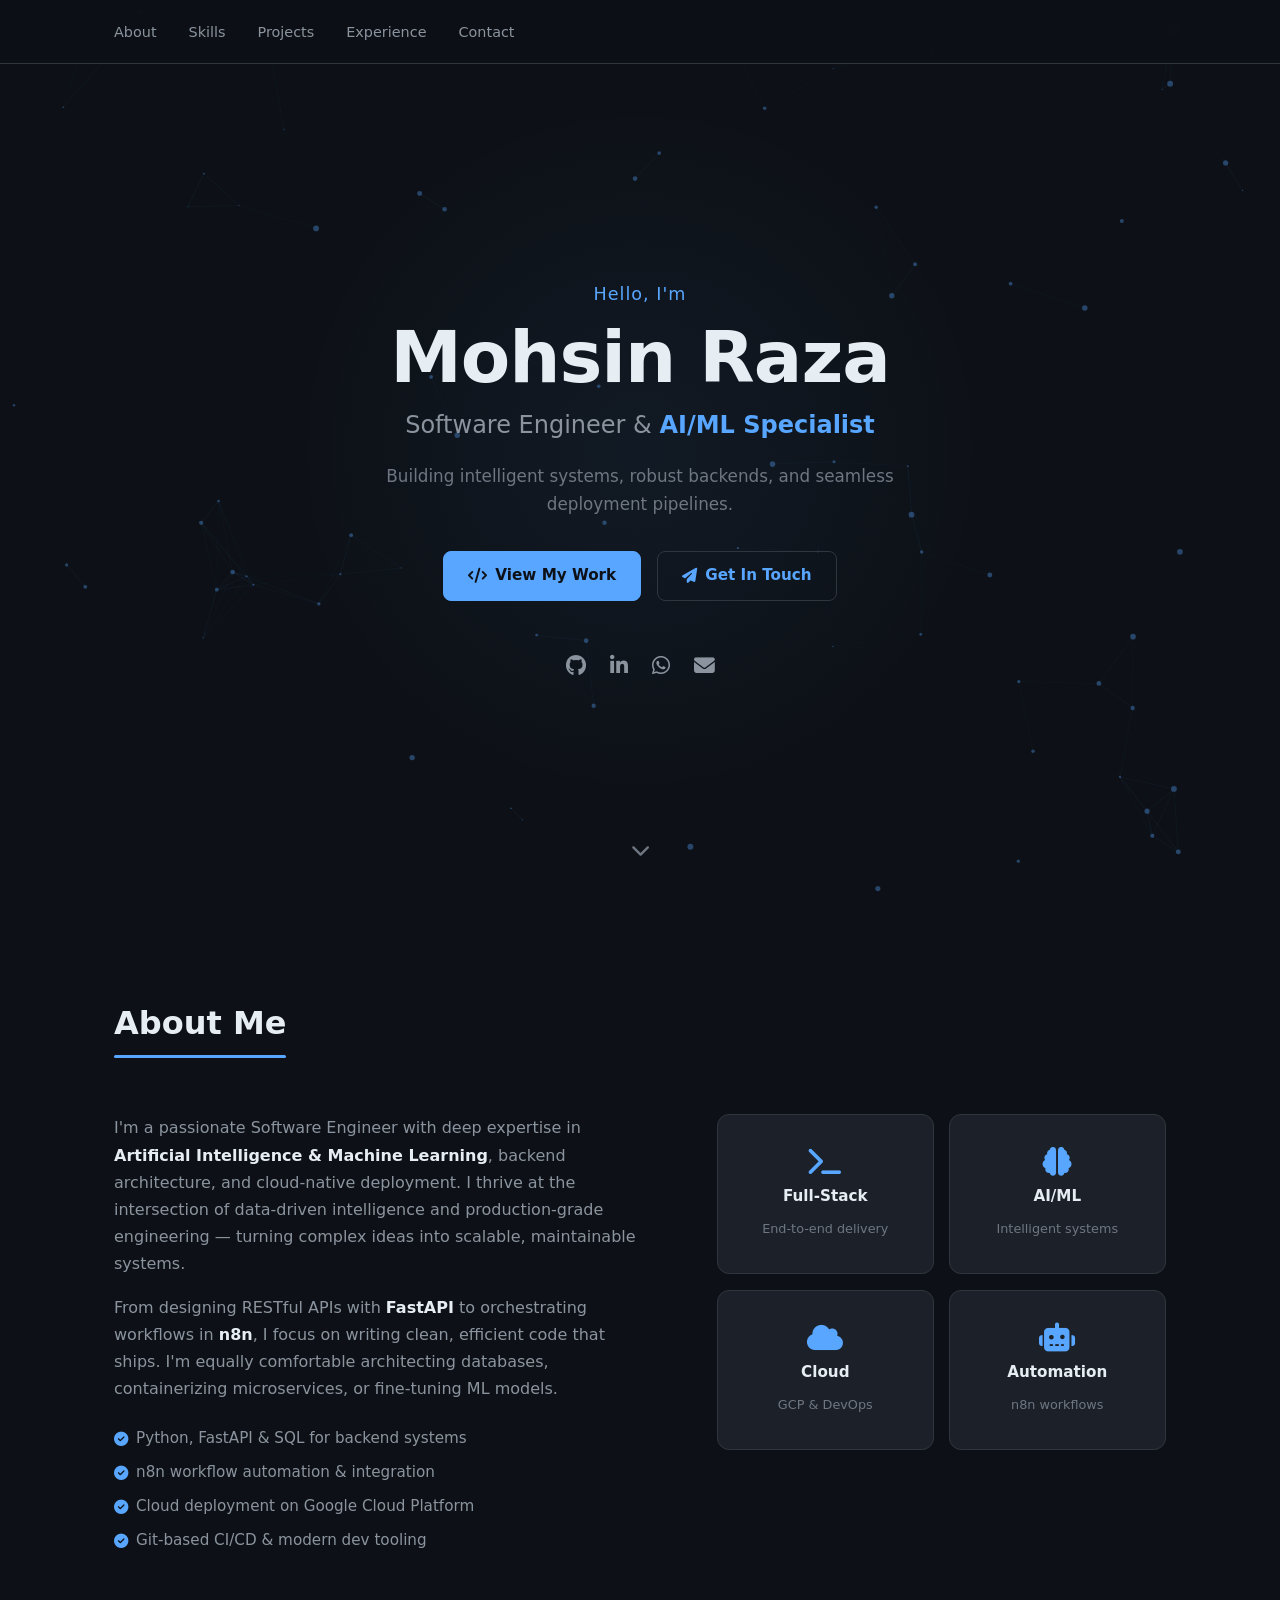
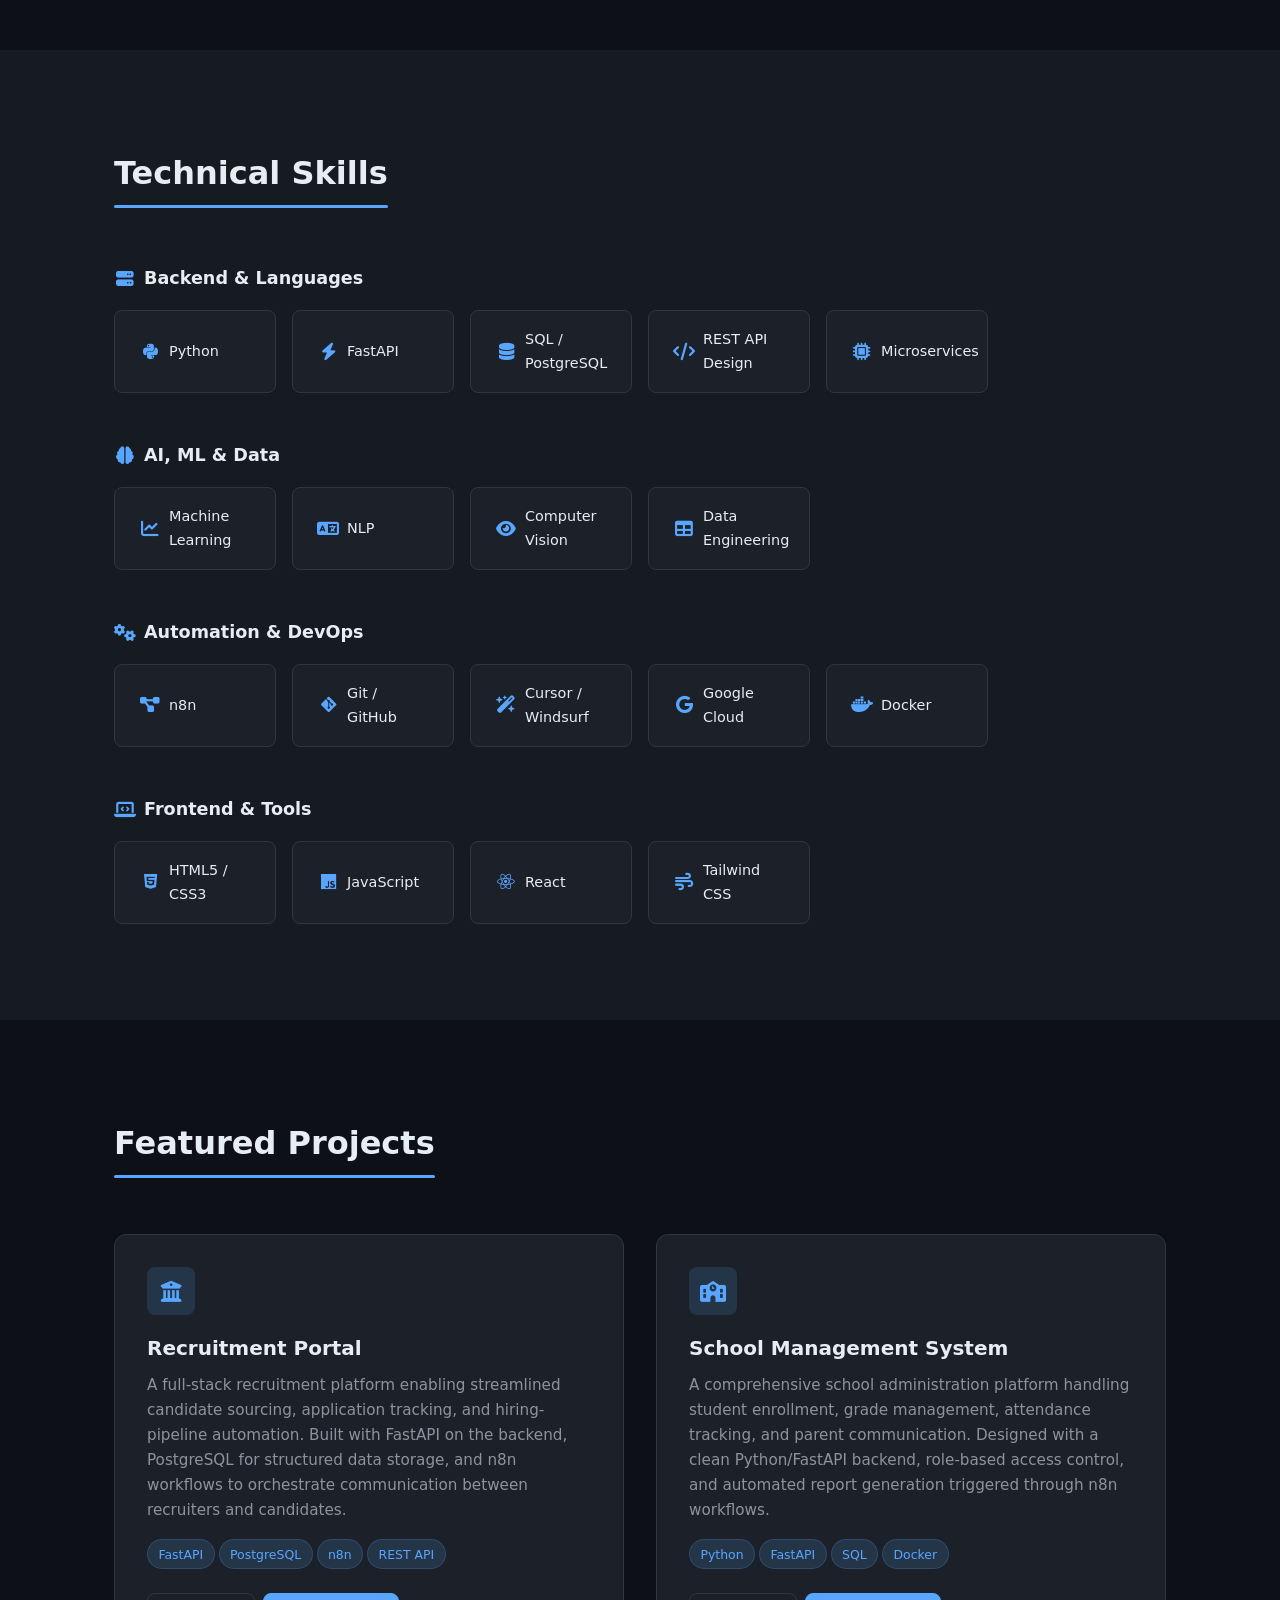
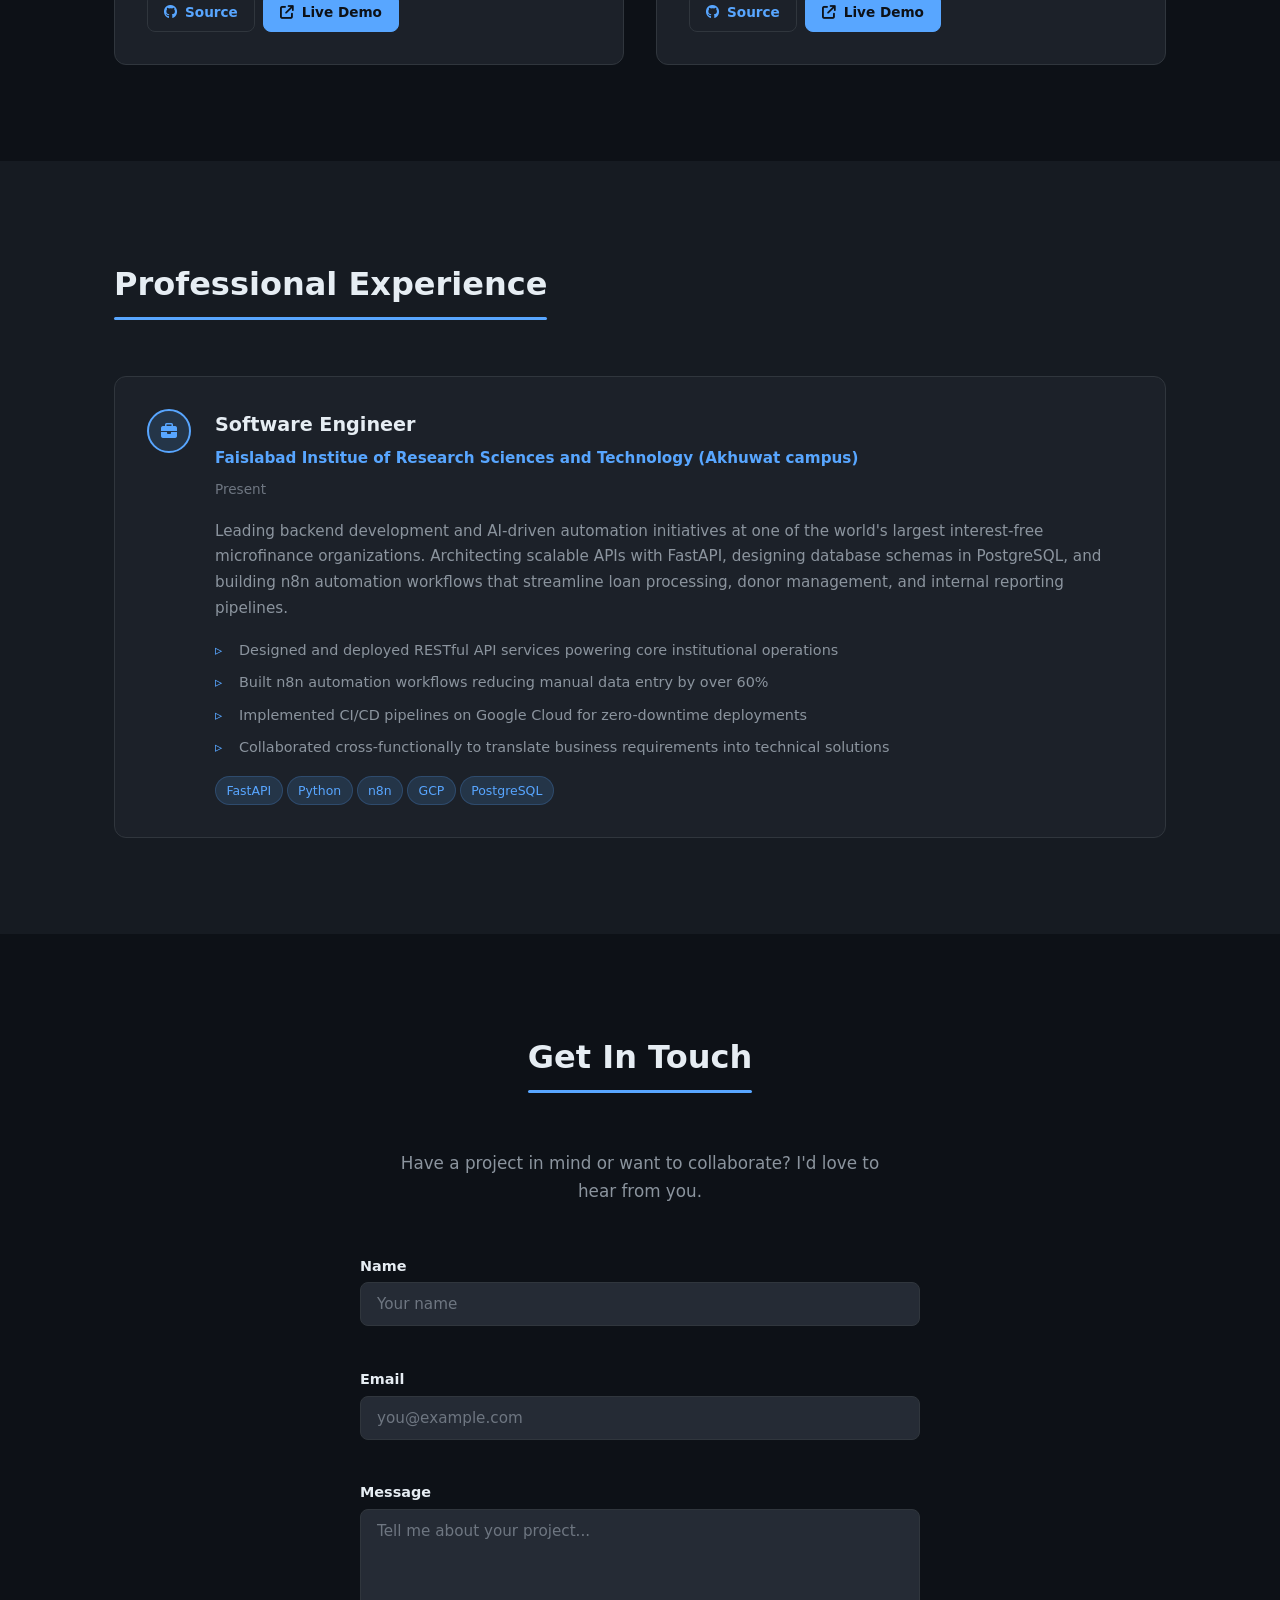
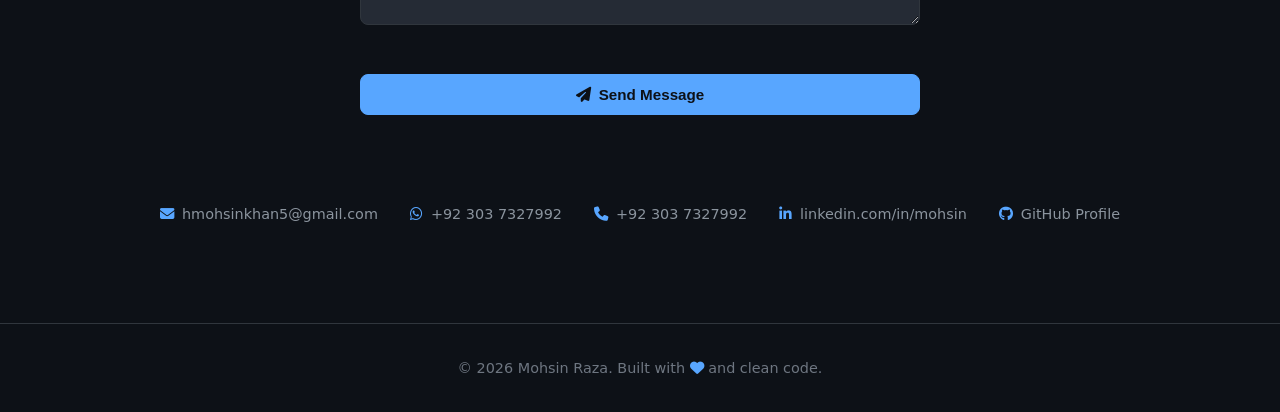
==== index.html @ 91669c4b "initial portfolio" ====
<!DOCTYPE html>
<html lang="en">
<head>
  <meta charset="UTF-8" />
  <meta name="viewport" content="width=device-width, initial-scale=1.0" />
  <meta name="description" content="Mohsin Raza — Software Engineer specializing in AI/ML, backend systems, and web deployment." />
  <title>Mohsin Raza | Software Engineer</title>
  <link rel="stylesheet" href="https://cdnjs.cloudflare.com/ajax/libs/font-awesome/6.5.1/css/all.min.css" />
  <link rel="stylesheet" href="styles.css" />
</head>
<body>

  <!-- ==================== HEADER / NAVIGATION ==================== -->
  <header class="header" role="banner">
    <div class="container nav-bar">

      <nav class="nav" role="navigation" aria-label="Main navigation">
        <button class="nav-toggle" aria-label="Toggle navigation menu" aria-expanded="false">
          <span class="nav-toggle-bar"></span>
          <span class="nav-toggle-bar"></span>
          <span class="nav-toggle-bar"></span>
        </button>
        <ul class="nav-list" role="menubar">
          <li role="none"><a href="#about" role="menuitem">About</a></li>
          <li role="none"><a href="#skills" role="menuitem">Skills</a></li>
          <li role="none"><a href="#projects" role="menuitem">Projects</a></li>
          <li role="none"><a href="#experience" role="menuitem">Experience</a></li>
          <li role="none"><a href="#contact" role="menuitem">Contact</a></li>
        </ul>
      </nav>
    </div>
  </header>

  <main role="main">

    <!-- ==================== HERO SECTION ==================== -->
    <section id="hero" class="hero" aria-label="Hero introduction">
      <canvas id="particle-canvas" class="particle-canvas" aria-hidden="true"></canvas>
      <div class="hero-glow"></div>
      <div class="container hero-content">
        <p class="hero-greeting">Hello, I'm</p>
        <h1 class="hero-name">Mohsin Raza</h1>
        <h2 class="hero-title">
          Software Engineer &amp; <span class="accent">AI/ML Specialist</span>
        </h2>
        <p class="hero-tagline">
          Building intelligent systems, robust backends, and seamless deployment pipelines.
        </p>
        <div class="hero-ctas">
          <a href="#projects" class="btn btn-primary">
            <i class="fa-solid fa-code"></i> View My Work
          </a>
          <a href="#contact" class="btn btn-outline">
            <i class="fa-solid fa-paper-plane"></i> Get In Touch
          </a>
        </div>
        <div class="hero-socials">
          <a href="https://github.com/MohsinRaza-dev1" target="_blank" rel="noopener noreferrer" aria-label="GitHub Profile">
            <i class="fa-brands fa-github"></i>
          </a>
          <a href="https://linkedin.com/" target="_blank" rel="noopener noreferrer" aria-label="LinkedIn Profile">
            <i class="fa-brands fa-linkedin-in"></i>
          </a>
          <a href="https://wa.me/923037327992" target="_blank" rel="noopener noreferrer" aria-label="WhatsApp Chat">
            <i class="fa-brands fa-whatsapp"></i>
          </a>
          <a href="#contact" aria-label="Go to Contact section">
            <i class="fa-solid fa-envelope"></i>
          </a>
        </div>
      </div>
      <a href="#about" class="scroll-indicator" aria-label="Scroll to About section">
        <i class="fa-solid fa-chevron-down"></i>
      </a>
    </section>

    <!-- ==================== ABOUT SECTION ==================== -->
    <section id="about" class="section" aria-labelledby="about-heading">
      <div class="container">
        <h2 id="about-heading" class="section-heading">About Me</h2>
        <div class="about-grid">
          <div class="about-text">
            <p>
              I'm a passionate Software Engineer with deep expertise in
              <strong>Artificial Intelligence &amp; Machine Learning</strong>,
              backend architecture, and cloud-native deployment. I thrive at the
              intersection of data-driven intelligence and production-grade
              engineering — turning complex ideas into scalable, maintainable
              systems.
            </p>
            <p>
              From designing RESTful APIs with <strong>FastAPI</strong> to
              orchestrating workflows in <strong>n8n</strong>, I focus on
              writing clean, efficient code that ships. I'm equally comfortable
              architecting databases, containerizing microservices, or
              fine-tuning ML models.
            </p>
            <ul class="about-highlights">
              <li><i class="fa-solid fa-check-circle"></i> Python, FastAPI &amp; SQL for backend systems</li>
              <li><i class="fa-solid fa-check-circle"></i> n8n workflow automation &amp; integration</li>
              <li><i class="fa-solid fa-check-circle"></i> Cloud deployment on Google Cloud Platform</li>
              <li><i class="fa-solid fa-check-circle"></i> Git-based CI/CD &amp; modern dev tooling</li>
            </ul>
          </div>
          <div class="about-visual">
            <div class="about-card">
              <i class="fa-solid fa-terminal"></i>
              <span class="about-stat">Full-Stack</span>
              <small>End-to-end delivery</small>
            </div>
            <div class="about-card">
              <i class="fa-solid fa-brain"></i>
              <span class="about-stat">AI/ML</span>
              <small>Intelligent systems</small>
            </div>
            <div class="about-card">
              <i class="fa-solid fa-cloud"></i>
              <span class="about-stat">Cloud</span>
              <small>GCP &amp; DevOps</small>
            </div>
            <div class="about-card">
              <i class="fa-solid fa-robot"></i>
              <span class="about-stat">Automation</span>
              <small>n8n workflows</small>
            </div>
          </div>
        </div>
      </div>
    </section>

    <!-- ==================== TECHNICAL SKILLS ==================== -->
    <section id="skills" class="section section-alt" aria-labelledby="skills-heading">
      <div class="container">
        <h2 id="skills-heading" class="section-heading">Technical Skills</h2>

        <!-- Backend & Languages -->
        <div class="skill-category">
          <h3 class="skill-category-title">
            <i class="fa-solid fa-server"></i> Backend &amp; Languages
          </h3>
          <div class="skills-grid">
            <div class="skill-card">
              <i class="fa-brands fa-python"></i>
              <span>Python</span>
            </div>
            <div class="skill-card">
              <i class="fa-solid fa-bolt"></i>
              <span>FastAPI</span>
            </div>
            <div class="skill-card">
              <i class="fa-solid fa-database"></i>
              <span>SQL / PostgreSQL</span>
            </div>
            <div class="skill-card">
              <i class="fa-solid fa-code"></i>
              <span>REST API Design</span>
            </div>
            <div class="skill-card">
              <i class="fa-solid fa-microchip"></i>
              <span>Microservices</span>
            </div>
          </div>
        </div>

        <!-- AI, ML & Data -->
        <div class="skill-category">
          <h3 class="skill-category-title">
            <i class="fa-solid fa-brain"></i> AI, ML &amp; Data
          </h3>
          <div class="skills-grid">
            <div class="skill-card">
              <i class="fa-solid fa-chart-line"></i>
              <span>Machine Learning</span>
            </div>
            <div class="skill-card">
              <i class="fa-solid fa-language"></i>
              <span>NLP</span>
            </div>
            <div class="skill-card">
              <i class="fa-solid fa-eye"></i>
              <span>Computer Vision</span>
            </div>
            <div class="skill-card">
              <i class="fa-solid fa-table"></i>
              <span>Data Engineering</span>
            </div>
          </div>
        </div>

        <!-- Automation & DevOps -->
        <div class="skill-category">
          <h3 class="skill-category-title">
            <i class="fa-solid fa-gears"></i> Automation &amp; DevOps
          </h3>
          <div class="skills-grid">
            <div class="skill-card">
              <i class="fa-solid fa-diagram-project"></i>
              <span>n8n</span>
            </div>
            <div class="skill-card">
              <i class="fa-brands fa-git-alt"></i>
              <span>Git / GitHub</span>
            </div>
            <div class="skill-card">
              <i class="fa-solid fa-wand-magic-sparkles"></i>
              <span>Cursor / Windsurf</span>
            </div>
            <div class="skill-card">
              <i class="fa-brands fa-google"></i>
              <span>Google Cloud</span>
            </div>
            <div class="skill-card">
              <i class="fa-brands fa-docker"></i>
              <span>Docker</span>
            </div>
          </div>
        </div>

        <!-- Frontend -->
        <div class="skill-category">
          <h3 class="skill-category-title">
            <i class="fa-solid fa-laptop-code"></i> Frontend &amp; Tools
          </h3>
          <div class="skills-grid">
            <div class="skill-card">
              <i class="fa-brands fa-html5"></i>
              <span>HTML5 / CSS3</span>
            </div>
            <div class="skill-card">
              <i class="fa-brands fa-js"></i>
              <span>JavaScript</span>
            </div>
            <div class="skill-card">
              <i class="fa-brands fa-react"></i>
              <span>React</span>
            </div>
            <div class="skill-card">
              <i class="fa-solid fa-wind"></i>
              <span>Tailwind CSS</span>
            </div>
          </div>
        </div>

      </div>
    </section>

    <!-- ==================== FEATURED PROJECTS ==================== -->
    <section id="projects" class="section" aria-labelledby="projects-heading">
      <div class="container">
        <h2 id="projects-heading" class="section-heading">Featured Projects</h2>
        <div class="projects-grid">

          <!-- Recruitment Portal -->
          <article class="project-card" aria-labelledby="project-recruitment">
            <div class="project-icon">
              <i class="fa-solid fa-building-columns"></i>
            </div>
            <h3 id="project-recruitment" class="project-title">Recruitment Portal</h3>
            <p class="project-desc">
              A full-stack recruitment platform enabling streamlined candidate
              sourcing, application tracking, and hiring-pipeline automation.
              Built with FastAPI on the backend, PostgreSQL for structured data
              storage, and n8n workflows to orchestrate communication between
              recruiters and candidates.
            </p>
            <div class="project-tags">
              <span class="tag">FastAPI</span>
              <span class="tag">PostgreSQL</span>
              <span class="tag">n8n</span>
              <span class="tag">REST API</span>
            </div>
            <div class="project-links">
              <a href="#" class="btn btn-sm btn-outline" aria-label="View Recruitment Portal source code">
                <i class="fa-brands fa-github"></i> Source
              </a>
              <a href="#" class="btn btn-sm btn-primary" aria-label="View Recruitment Portal live demo">
                <i class="fa-solid fa-arrow-up-right-from-square"></i> Live Demo
              </a>
            </div>
          </article>

          <!-- School Project -->
          <article class="project-card" aria-labelledby="project-school">
            <div class="project-icon">
              <i class="fa-solid fa-school"></i>
            </div>
            <h3 id="project-school" class="project-title">School Management System</h3>
            <p class="project-desc">
              A comprehensive school administration platform handling student
              enrollment, grade management, attendance tracking, and parent
              communication. Designed with a clean Python/FastAPI backend,
              role-based access control, and automated report generation
              triggered through n8n workflows.
            </p>
            <div class="project-tags">
              <span class="tag">Python</span>
              <span class="tag">FastAPI</span>
              <span class="tag">SQL</span>
              <span class="tag">Docker</span>
            </div>
            <div class="project-links">
              <a href="#" class="btn btn-sm btn-outline" aria-label="View School Project source code">
                <i class="fa-brands fa-github"></i> Source
              </a>
              <a href="#" class="btn btn-sm btn-primary" aria-label="View School Project live demo">
                <i class="fa-solid fa-arrow-up-right-from-square"></i> Live Demo
              </a>
            </div>
          </article>

        </div>
      </div>
    </section>

    <!-- ==================== PROFESSIONAL EXPERIENCE ==================== -->
    <section id="experience" class="section section-alt" aria-labelledby="experience-heading">
      <div class="container">
        <h2 id="experience-heading" class="section-heading">Professional Experience</h2>
        <div class="experience-timeline">

          <!-- Akhuwat Institute -->
          <div class="experience-card">
            <div class="experience-marker">
              <i class="fa-solid fa-briefcase"></i>
            </div>
            <div class="experience-body">
              <div class="experience-header">
                <h3>Software Engineer</h3>
                <span class="experience-org">Faislabad Institue of Research Sciences and Technology (Akhuwat campus)</span>
                <time class="experience-date">Present</time>
              </div>
              <p>
                Leading backend development and AI-driven automation initiatives
                at one of the world's largest interest-free microfinance
                organizations. Architecting scalable APIs with FastAPI,
                designing database schemas in PostgreSQL, and building n8n
                automation workflows that streamline loan processing, donor
                management, and internal reporting pipelines.
              </p>
              <ul class="experience-highlights">
                <li>Designed and deployed RESTful API services powering core institutional operations</li>
                <li>Built n8n automation workflows reducing manual data entry by over 60%</li>
                <li>Implemented CI/CD pipelines on Google Cloud for zero-downtime deployments</li>
                <li>Collaborated cross-functionally to translate business requirements into technical solutions</li>
              </ul>
              <div class="experience-tags">
                <span class="tag">FastAPI</span>
                <span class="tag">Python</span>
                <span class="tag">n8n</span>
                <span class="tag">GCP</span>
                <span class="tag">PostgreSQL</span>
              </div>
            </div>
          </div>

        </div>
      </div>
    </section>

    <!-- ==================== CONTACT FOOTER ==================== -->
    <section id="contact" class="section" aria-labelledby="contact-heading">
      <div class="container contact-wrapper">
        <h2 id="contact-heading" class="section-heading">Get In Touch</h2>
        <p class="contact-subtitle">
          Have a project in mind or want to collaborate? I'd love to hear from you.
        </p>

        <form id="contact-form" class="contact-form" novalidate aria-label="Contact form">
          <div class="form-group">
            <label for="name">Name</label>
            <input type="text" id="name" name="name" placeholder="Your name" required aria-required="true" />
            <span class="form-error" aria-live="polite"></span>
          </div>
          <div class="form-group">
            <label for="email">Email</label>
            <input type="email" id="email" name="email" placeholder="you@example.com" required aria-required="true" />
            <span class="form-error" aria-live="polite"></span>
          </div>
          <div class="form-group">
            <label for="message">Message</label>
            <textarea id="message" name="message" rows="5" placeholder="Tell me about your project..." required aria-required="true"></textarea>
            <span class="form-error" aria-live="polite"></span>
          </div>
          <button type="submit" class="btn btn-primary btn-full">
            <i class="fa-solid fa-paper-plane"></i>
            <span class="btn-text">Send Message</span>
            <span class="btn-loader" aria-hidden="true"><i class="fa-solid fa-spinner fa-spin"></i></span>
          </button>
          <p class="form-success" aria-live="polite" role="status"></p>
        </form>

        <div class="contact-info">
          <a href="mailto:hmohsinkhan5@gmail.com" class="contact-link">
            <i class="fa-solid fa-envelope"></i> hmohsinkhan5@gmail.com
          </a>
          <a href="https://wa.me/923037327992" target="_blank" rel="noopener noreferrer" class="contact-link">
            <i class="fa-brands fa-whatsapp"></i> +92 303 7327992
          </a>
          <a href="tel:+923037327992" class="contact-link">
            <i class="fa-solid fa-phone"></i> +92 303 7327992
          </a>
          <a href="https://linkedin.com/" target="_blank" rel="noopener noreferrer" class="contact-link">
            <i class="fa-brands fa-linkedin-in"></i> linkedin.com/in/mohsin
          </a>
          <a href="https://github.com/MohsinRaza-dev1" target="_blank" rel="noopener noreferrer" class="contact-link">
            <i class="fa-brands fa-github"></i> GitHub Profile
          </a>
        </div>
      </div>
    </section>

  </main>

  <!-- ==================== FOOTER ==================== -->
  <footer class="footer" role="contentinfo">
    <div class="container">
      <p>&copy; <span id="current-year"></span> Mohsin Raza. Built with <i class="fa-solid fa-heart accent"></i> and clean code.</p>
    </div>
  </footer>

  <script src="script.js"></script>
</body>
</html>
---- styles.css ----
/* ============================
   CSS CUSTOM PROPERTIES
   ============================ */
:root {
  /* Dark mode palette */
  --clr-bg-primary: #0d1117;
  --clr-bg-secondary: #161b22;
  --clr-bg-card: #1c2129;
  --clr-bg-card-hover: #21262d;
  --clr-bg-elevated: #252b35;

  /* Typography */
  --clr-text-primary: #e6edf3;
  --clr-text-secondary: #8b949e;
  --clr-text-muted: #6e7681;

  /* Accent */
  --clr-accent: #58a6ff;
  --clr-accent-glow: rgba(88, 166, 255, 0.15);
  --clr-accent-strong: #79c0ff;

  /* Borders & dividers */
  --clr-border: #30363d;
  --clr-border-light: rgba(48, 54, 61, 0.6);

  /* Feedback */
  --clr-success: #3fb950;
  --clr-error: #f85149;

  /* Spacing scale */
  --space-xs: 0.25rem;
  --space-sm: 0.5rem;
  --space-md: 1rem;
  --space-lg: 1.5rem;
  --space-xl: 2rem;
  --space-2xl: 3rem;
  --space-3xl: 4rem;
  --space-4xl: 6rem;

  /* Layout */
  --container-max: 1100px;
  --header-height: 64px;
  --border-radius: 8px;
  --border-radius-lg: 12px;

  /* Transitions */
  --transition-fast: 150ms ease;
  --transition-base: 250ms ease;
  --transition-slow: 400ms ease;
}

/* ============================
   RESET & BASE
   ============================ */
*,
*::before,
*::after {
  margin: 0;
  padding: 0;
  box-sizing: border-box;
}

html {
  scroll-behavior: smooth;
  scroll-padding-top: var(--header-height);
}

body {
  font-family: "Inter", "Segoe UI", system-ui, -apple-system, sans-serif;
  background-color: var(--clr-bg-primary);
  color: var(--clr-text-primary);
  line-height: 1.7;
  font-size: 1rem;
  -webkit-font-smoothing: antialiased;
  -moz-osx-font-smoothing: grayscale;
  overflow-x: hidden;
}

/* ============================
   3D PERSPECTIVE ENGINE
   ============================ */
.tilt-container {
  transform-style: preserve-3d;
  perspective: 1000px;
}

.tilt-layer {
  transition: transform 0.1s linear;
  will-change: transform;
}

/* ============================
   PARTICLE CANVAS (HERO)
   ============================ */
.particle-canvas {
  position: absolute;
  top: 0;
  left: 0;
  width: 100%;
  height: 100%;
  pointer-events: none;
  z-index: 0;
}

/* Mouse-tracking ambient glow in hero */
.hero-glow {
  position: absolute;
  width: 400px;
  height: 400px;
  border-radius: 50%;
  background: radial-gradient(circle, rgba(88, 166, 255, 0.12) 0%, transparent 70%);
  pointer-events: none;
  z-index: 0;
  transform: translate(-50%, -50%);
  transition: opacity 0.3s ease;
  opacity: 0;
}

.hero-glow.active {
  opacity: 1;
}

img {
  max-width: 100%;
  display: block;
}

a {
  color: inherit;
  text-decoration: none;
}

ul {
  list-style: none;
}

/* ============================
   UTILITY CLASSES
   ============================ */
.container {
  width: 100%;
  max-width: var(--container-max);
  margin: 0 auto;
  padding: 0 var(--space-lg);
}

.accent {
  color: var(--clr-accent);
}

.section {
  padding: var(--space-4xl) 0;
}

.section-alt {
  background-color: var(--clr-bg-secondary);
}

.section-heading {
  font-size: 2rem;
  font-weight: 700;
  margin-bottom: var(--space-3xl);
  position: relative;
  display: inline-block;
}

/* Decorative accent underline for section headings */
.section-heading::after {
  content: "";
  position: absolute;
  bottom: -8px;
  left: 0;
  width: 48px;
  height: 3px;
  background-color: var(--clr-accent);
  border-radius: 2px;
}

/* ============================
   BUTTONS
   ============================ */
.btn {
  display: inline-flex;
  align-items: center;
  gap: var(--space-sm);
  padding: 0.7rem 1.5rem;
  font-size: 0.95rem;
  font-weight: 600;
  border: 1px solid transparent;
  border-radius: var(--border-radius);
  cursor: pointer;
  transition:
    background-color var(--transition-fast),
    border-color var(--transition-fast),
    color var(--transition-fast),
    box-shadow var(--transition-fast);
}

.btn-primary {
  background-color: var(--clr-accent);
  color: var(--clr-bg-primary);
  border-color: var(--clr-accent);
}

.btn-primary:hover {
  background-color: var(--clr-accent-strong);
  border-color: var(--clr-accent-strong);
  box-shadow: 0 0 20px var(--clr-accent-glow);
}

.btn-outline {
  background-color: transparent;
  color: var(--clr-accent);
  border-color: var(--clr-border);
}

.btn-outline:hover {
  border-color: var(--clr-accent);
  box-shadow: 0 0 20px var(--clr-accent-glow);
}

.btn-sm {
  padding: 0.45rem 1rem;
  font-size: 0.85rem;
}

.btn-full {
  width: 100%;
  justify-content: center;
  position: relative;
}

.btn .btn-loader {
  display: none;
}

.btn.loading .btn-text {
  visibility: hidden;
}

.btn.loading .btn-loader {
  display: inline-flex;
  position: absolute;
}

/* ============================
   HEADER / NAVIGATION
   ============================ */
.header {
  position: fixed;
  top: 0;
  left: 0;
  width: 100%;
  height: var(--header-height);
  background-color: rgba(13, 17, 23, 0.85);
  backdrop-filter: blur(12px);
  -webkit-backdrop-filter: blur(12px);
  border-bottom: 1px solid var(--clr-border);
  z-index: 1000;
}

.nav-bar {
  display: flex;
  align-items: center;
  justify-content: space-between;
  height: 100%;
}

.nav-logo {
  font-size: 1.4rem;
  font-weight: 800;
  letter-spacing: 1px;
  color: var(--clr-accent);
  width: 42px;
  height: 42px;
  display: flex;
  align-items: center;
  justify-content: center;
  border: 2px solid var(--clr-border);
  border-radius: var(--border-radius);
  transition: border-color var(--transition-fast), box-shadow var(--transition-fast);
}

.nav-logo:hover {
  border-color: var(--clr-accent);
  box-shadow: 0 0 16px var(--clr-accent-glow);
}

.nav-list {
  display: flex;
  align-items: center;
  gap: var(--space-xl);
}

.nav-list a {
  font-size: 0.9rem;
  font-weight: 500;
  color: var(--clr-text-secondary);
  transition: color var(--transition-fast);
  position: relative;
}

.nav-list a::after {
  content: "";
  position: absolute;
  bottom: -4px;
  left: 0;
  width: 0;
  height: 2px;
  background-color: var(--clr-accent);
  transition: width var(--transition-base);
}

.nav-list a:hover,
.nav-list a:focus-visible {
  color: var(--clr-text-primary);
}

.nav-list a:hover::after,
.nav-list a:focus-visible::after {
  width: 100%;
}

/* Hamburger toggle — hidden on desktop */
.nav-toggle {
  display: none;
  flex-direction: column;
  gap: 5px;
  background: none;
  border: none;
  cursor: pointer;
  padding: 4px;
}

.nav-toggle-bar {
  display: block;
  width: 24px;
  height: 2px;
  background-color: var(--clr-text-primary);
  border-radius: 2px;
  transition: transform var(--transition-base), opacity var(--transition-fast);
}

/* Toggle animation when active */
.nav-toggle.active .nav-toggle-bar:nth-child(1) {
  transform: translateY(7px) rotate(45deg);
}

.nav-toggle.active .nav-toggle-bar:nth-child(2) {
  opacity: 0;
}

.nav-toggle.active .nav-toggle-bar:nth-child(3) {
  transform: translateY(-7px) rotate(-45deg);
}

/* ============================
   HERO SECTION
   ============================ */
.hero {
  min-height: 100vh;
  display: flex;
  align-items: center;
  justify-content: center;
  text-align: center;
  position: relative;
  padding-top: var(--header-height);
  overflow: hidden;
}

/* Subtle radial gradient accent behind hero text */
.hero::before {
  content: "";
  position: absolute;
  top: 50%;
  left: 50%;
  width: 700px;
  height: 700px;
  background: radial-gradient(circle, rgba(88, 166, 255, 0.06) 0%, transparent 70%);
  transform: translate(-50%, -50%);
  pointer-events: none;
}

.hero-content {
  position: relative;
  z-index: 1;
  transform-style: preserve-3d;
  perspective: 1000px;
}

.hero-greeting {
  font-size: 1.1rem;
  color: var(--clr-accent);
  font-weight: 500;
  letter-spacing: 1px;
  margin-bottom: var(--space-sm);
  animation: float-up 1s ease both;
}

.hero-name {
  font-size: clamp(2.5rem, 6vw, 4.5rem);
  font-weight: 800;
  letter-spacing: -1px;
  line-height: 1.1;
  margin-bottom: var(--space-sm);
  animation: float-up 1s 0.1s ease both;
}

.hero-title {
  font-size: clamp(1.1rem, 2.5vw, 1.5rem);
  font-weight: 400;
  color: var(--clr-text-secondary);
  margin-bottom: var(--space-md);
  animation: float-up 1s 0.2s ease both;
}

.hero-title .accent {
  font-weight: 600;
}

.hero-tagline {
  font-size: 1.05rem;
  color: var(--clr-text-muted);
  max-width: 540px;
  margin: 0 auto var(--space-xl);
  animation: float-up 1s 0.3s ease both;
}

.hero-ctas {
  display: flex;
  flex-wrap: wrap;
  gap: var(--space-md);
  justify-content: center;
  margin-bottom: var(--space-2xl);
  animation: float-up 1s 0.4s ease both;
}

.hero-socials {
  display: flex;
  gap: var(--space-lg);
  justify-content: center;
}

.hero-socials a {
  font-size: 1.3rem;
  color: var(--clr-text-secondary);
  transition: color var(--transition-fast), transform var(--transition-fast);
}

.hero-socials a:hover {
  color: var(--clr-accent);
  transform: translateY(-2px);
}

/* Scroll-down chevron indicator */
.scroll-indicator {
  position: absolute;
  bottom: var(--space-xl);
  left: 50%;
  transform: translateX(-50%);
  font-size: 1.2rem;
  color: var(--clr-text-muted);
  animation: bounce-down 2s infinite;
  transition: color var(--transition-fast);
}

.scroll-indicator:hover {
  color: var(--clr-accent);
}

@keyframes bounce-down {
  0%, 20%, 50%, 80%, 100% {
    transform: translateX(-50%) translateY(0);
  }
  40% {
    transform: translateX(-50%) translateY(8px);
  }
  60% {
    transform: translateX(-50%) translateY(4px);
  }
}

/* ============================
   ABOUT SECTION
   ============================ */
.about-grid {
  display: grid;
  grid-template-columns: 1.2fr 1fr;
  gap: var(--space-3xl);
  align-items: start;
}

.about-text p {
  color: var(--clr-text-secondary);
  margin-bottom: var(--space-md);
  font-size: 1rem;
}

.about-text strong {
  color: var(--clr-text-primary);
}

.about-highlights {
  margin-top: var(--space-lg);
  display: flex;
  flex-direction: column;
  gap: var(--space-sm);
}

.about-highlights li {
  display: flex;
  align-items: center;
  gap: var(--space-sm);
  color: var(--clr-text-secondary);
  font-size: 0.95rem;
}

.about-highlights li i {
  color: var(--clr-accent);
  font-size: 0.9rem;
}

.about-visual {
  display: grid;
  grid-template-columns: 1fr 1fr;
  gap: var(--space-md);
}

.about-card {
  background-color: var(--clr-bg-card);
  border: 1px solid var(--clr-border);
  border-radius: var(--border-radius-lg);
  padding: var(--space-xl) var(--space-md);
  text-align: center;
  transform-style: preserve-3d;
  transform: perspective(800px) rotateY(0deg) rotateX(0deg);
  transition:
    border-color var(--transition-fast),
    box-shadow var(--transition-fast);
}

.about-card:hover {
  border-color: var(--clr-accent);
  box-shadow: 0 0 24px var(--clr-accent-glow);
  transform: perspective(800px) rotateY(0deg) rotateX(0deg) translateY(-3px);
}

.about-card i {
  font-size: 1.8rem;
  color: var(--clr-accent);
  margin-bottom: var(--space-sm);
  display: block;
}

.about-stat {
  display: block;
  font-weight: 700;
  font-size: 0.95rem;
  margin-bottom: var(--space-xs);
}

.about-card small {
  color: var(--clr-text-muted);
  font-size: 0.8rem;
}

/* ============================
   SKILLS SECTION
   ============================ */
.skill-category {
  margin-bottom: var(--space-2xl);
}

.skill-category:last-child {
  margin-bottom: 0;
}

.skill-category-title {
  font-size: 1.1rem;
  font-weight: 600;
  color: var(--clr-text-primary);
  margin-bottom: var(--space-md);
  display: flex;
  align-items: center;
  gap: var(--space-sm);
}

.skill-category-title i {
  color: var(--clr-accent);
  width: 22px;
  text-align: center;
}

.skills-grid {
  display: grid;
  grid-template-columns: repeat(auto-fill, minmax(160px, 1fr));
  gap: var(--space-md);
}

.skill-card {
  background-color: var(--clr-bg-card);
  border: 1px solid var(--clr-border);
  border-radius: var(--border-radius);
  padding: var(--space-md) var(--space-lg);
  display: flex;
  align-items: center;
  gap: var(--space-sm);
  font-size: 0.9rem;
  font-weight: 500;
  transform-style: preserve-3d;
  transition:
    border-color var(--transition-fast),
    box-shadow var(--transition-fast);
}

.skill-card:hover {
  border-color: var(--clr-accent);
  box-shadow: 0 0 18px var(--clr-accent-glow);
  transform: perspective(600px) rotateY(0deg) rotateX(0deg) translateY(-2px);
}

.skill-card i {
  color: var(--clr-accent);
  font-size: 1.1rem;
  width: 22px;
  text-align: center;
  flex-shrink: 0;
}

/* ============================
   PROJECTS SECTION
   ============================ */
.projects-grid {
  display: grid;
  grid-template-columns: repeat(auto-fit, minmax(320px, 1fr));
  gap: var(--space-xl);
}

.project-card {
  background-color: var(--clr-bg-card);
  border: 1px solid var(--clr-border);
  border-radius: var(--border-radius-lg);
  padding: var(--space-xl);
  transform-style: preserve-3d;
  transition:
    border-color var(--transition-fast),
    box-shadow var(--transition-fast);
}

.project-card:hover {
  border-color: var(--clr-accent);
  box-shadow: 0 0 28px var(--clr-accent-glow);
  transform: perspective(800px) rotateY(0deg) rotateX(0deg) translateY(-4px);
}

.project-icon {
  width: 48px;
  height: 48px;
  background-color: var(--clr-accent-glow);
  border-radius: var(--border-radius);
  display: flex;
  align-items: center;
  justify-content: center;
  margin-bottom: var(--space-md);
}

.project-icon i {
  font-size: 1.3rem;
  color: var(--clr-accent);
}

.project-title {
  font-size: 1.25rem;
  font-weight: 700;
  margin-bottom: var(--space-sm);
}

.project-desc {
  color: var(--clr-text-secondary);
  font-size: 0.95rem;
  line-height: 1.65;
  margin-bottom: var(--space-md);
}

.project-tags {
  display: flex;
  flex-wrap: wrap;
  gap: var(--space-xs);
  margin-bottom: var(--space-lg);
}

.tag {
  display: inline-block;
  padding: 0.2rem 0.65rem;
  font-size: 0.78rem;
  font-weight: 500;
  color: var(--clr-accent);
  background-color: var(--clr-accent-glow);
  border-radius: 20px;
  border: 1px solid rgba(88, 166, 255, 0.2);
}

.project-links {
  display: flex;
  gap: var(--space-sm);
}

/* ============================
   EXPERIENCE SECTION
   ============================ */
.experience-timeline {
  display: flex;
  flex-direction: column;
  gap: var(--space-xl);
}

.experience-card {
  display: flex;
  gap: var(--space-lg);
  background-color: var(--clr-bg-card);
  border: 1px solid var(--clr-border);
  border-radius: var(--border-radius-lg);
  padding: var(--space-xl);
  transform-style: preserve-3d;
  transition:
    border-color var(--transition-fast),
    box-shadow var(--transition-fast);
}

.experience-card:hover {
  border-color: var(--clr-accent);
  box-shadow: 0 0 28px var(--clr-accent-glow);
  transform: perspective(800px) rotateY(0deg) rotateX(0deg);
}

.experience-marker {
  flex-shrink: 0;
  width: 44px;
  height: 44px;
  border-radius: 50%;
  background-color: var(--clr-accent-glow);
  border: 2px solid var(--clr-accent);
  display: flex;
  align-items: center;
  justify-content: center;
}

.experience-marker i {
  color: var(--clr-accent);
  font-size: 1rem;
}

.experience-body {
  flex: 1;
}

.experience-header {
  margin-bottom: var(--space-md);
}

.experience-header h3 {
  font-size: 1.2rem;
  font-weight: 700;
  margin-bottom: var(--space-xs);
}

.experience-org {
  display: block;
  color: var(--clr-accent);
  font-weight: 600;
  font-size: 0.95rem;
  margin-bottom: var(--space-xs);
}

.experience-date {
  font-size: 0.85rem;
  color: var(--clr-text-muted);
}

.experience-body p {
  color: var(--clr-text-secondary);
  font-size: 0.95rem;
  margin-bottom: var(--space-md);
  line-height: 1.7;
}

.experience-highlights {
  margin-bottom: var(--space-md);
  display: flex;
  flex-direction: column;
  gap: var(--space-sm);
}

.experience-highlights li {
  position: relative;
  padding-left: var(--space-lg);
  color: var(--clr-text-secondary);
  font-size: 0.9rem;
}

.experience-highlights li::before {
  content: "▹";
  position: absolute;
  left: 0;
  color: var(--clr-accent);
  font-weight: 700;
}

.experience-tags {
  display: flex;
  flex-wrap: wrap;
  gap: var(--space-xs);
}

/* ============================
   CONTACT SECTION
   ============================ */
.contact-wrapper {
  text-align: center;
}

.contact-subtitle {
  color: var(--clr-text-secondary);
  margin-bottom: var(--space-2xl);
  font-size: 1.05rem;
  max-width: 480px;
  margin-left: auto;
  margin-right: auto;
}

.contact-form {
  max-width: 560px;
  margin: 0 auto var(--space-2xl);
  text-align: left;
}

.form-group {
  margin-bottom: var(--space-lg);
}

.form-group label {
  display: block;
  font-size: 0.9rem;
  font-weight: 600;
  margin-bottom: var(--space-xs);
  color: var(--clr-text-primary);
}

.form-group input,
.form-group textarea {
  width: 100%;
  padding: 0.75rem 1rem;
  background-color: var(--clr-bg-elevated);
  border: 1px solid var(--clr-border);
  border-radius: var(--border-radius);
  color: var(--clr-text-primary);
  font-family: inherit;
  font-size: 0.95rem;
  transition: border-color var(--transition-fast), box-shadow var(--transition-fast);
  outline: none;
}

.form-group input:focus,
.form-group textarea:focus {
  border-color: var(--clr-accent);
  box-shadow: 0 0 0 3px var(--clr-accent-glow);
}

.form-group input::placeholder,
.form-group textarea::placeholder {
  color: var(--clr-text-muted);
}

.form-error {
  display: block;
  font-size: 0.8rem;
  color: var(--clr-error);
  margin-top: 4px;
  min-height: 1em;
}

.form-success {
  text-align: center;
  font-size: 0.95rem;
  font-weight: 500;
  color: var(--clr-success);
  margin-top: var(--space-md);
  min-height: 1.5em;
}

.contact-info {
  display: flex;
  flex-wrap: wrap;
  justify-content: center;
  gap: var(--space-xl);
}

.contact-link {
  display: flex;
  align-items: center;
  gap: var(--space-sm);
  font-size: 0.9rem;
  color: var(--clr-text-secondary);
  transition: color var(--transition-fast);
}

.contact-link i {
  color: var(--clr-accent);
}

.contact-link:hover {
  color: var(--clr-accent-strong);
}

/* ============================
   FOOTER
   ============================ */
.footer {
  border-top: 1px solid var(--clr-border);
  padding: var(--space-xl) 0;
  text-align: center;
  color: var(--clr-text-muted);
  font-size: 0.9rem;
}

/* ============================
   RESPONSIVE BREAKPOINTS
   ============================ */

/* Tablet / small desktop */
@media (max-width: 1024px) {
  .about-grid {
    grid-template-columns: 1fr;
    gap: var(--space-2xl);
  }

  .about-visual {
    grid-template-columns: repeat(4, 1fr);
  }

  .projects-grid {
    grid-template-columns: 1fr;
  }
}

/* Mobile */
@media (max-width: 768px) {
  :root {
    --header-height: 56px;
  }

  .section {
    padding: var(--space-3xl) 0;
  }

  .section-heading {
    font-size: 1.6rem;
    margin-bottom: var(--space-2xl);
  }

  /* Mobile navigation */
  .nav-toggle {
    display: flex;
    z-index: 1001;
  }

  .nav-list {
    position: fixed;
    top: 0;
    right: -100%;
    width: 260px;
    height: 100vh;
    background-color: var(--clr-bg-secondary);
    flex-direction: column;
    padding: calc(var(--header-height) + var(--space-xl)) var(--space-xl) var(--space-xl);
    gap: var(--space-lg);
    border-left: 1px solid var(--clr-border);
    transition: right var(--transition-slow);
    z-index: 1000;
  }

  .nav-list.active {
    right: 0;
  }

  .nav-list a {
    font-size: 1rem;
  }

  .hero-ctas {
    flex-direction: column;
    align-items: center;
  }

  .hero-ctas .btn {
    width: 100%;
    justify-content: center;
    max-width: 280px;
  }

  .about-visual {
    grid-template-columns: 1fr 1fr;
  }

  .skills-grid {
    grid-template-columns: repeat(auto-fill, minmax(130px, 1fr));
  }

  .experience-card {
    flex-direction: column;
    gap: var(--space-md);
  }

  .experience-marker {
    align-self: flex-start;
  }

  .contact-info {
    flex-direction: column;
    align-items: center;
    gap: var(--space-md);
  }
}

/* Small mobile */
@media (max-width: 480px) {
  .container {
    padding: 0 var(--space-md);
  }

  .hero-name {
    font-size: 2rem;
  }

  .skills-grid {
    grid-template-columns: repeat(auto-fill, minmax(110px, 1fr));
  }

  .project-card {
    padding: var(--space-lg);
  }

  .project-links {
    flex-direction: column;
  }

  .project-links .btn {
    width: 100%;
    justify-content: center;
  }
}

/* ============================
   KEYFRAME ANIMATIONS
   ============================ */
@keyframes float-up {
  from {
    opacity: 0;
    transform: translateY(30px) translateZ(-20px);
  }
  to {
    opacity: 1;
    transform: translateY(0) translateZ(0);
  }
}

@keyframes float-orb {
  0%, 100% {
    transform: translate(-50%, -50%) translateY(0);
  }
  50% {
    transform: translate(-50%, -50%) translateY(-12px);
  }
}

@keyframes pulse-glow {
  0%, 100% {
    opacity: 0.4;
    transform: scale(1);
  }
  50% {
    opacity: 0.8;
    transform: scale(1.05);
  }
}

@keyframes draw-line {
  from {
    width: 0;
  }
  to {
    width: 100%;
  }
}

/* Animate section heading accents on scroll into view */
.section-visible .section-heading::after {
  animation: draw-line 0.6s ease forwards;
}

/* Floating orbs behind cards */
.floating-orb {
  position: absolute;
  border-radius: 50%;
  pointer-events: none;
  z-index: -1;
  filter: blur(40px);
  opacity: 0.5;
  animation: pulse-glow 4s ease-in-out infinite;
}

/* ============================
   FOCUS VISIBLE (ACCESSIBILITY)
   ============================ */
:focus-visible {
  outline: 2px solid var(--clr-accent);
  outline-offset: 2px;
}

/* Reduced motion preference */
@media (prefers-reduced-motion: reduce) {
  *,
  *::before,
  *::after {
    animation-duration: 0.01ms !important;
    animation-iteration-count: 1 !important;
    transition-duration: 0.01ms !important;
  }

  html {
    scroll-behavior: auto;
  }
}
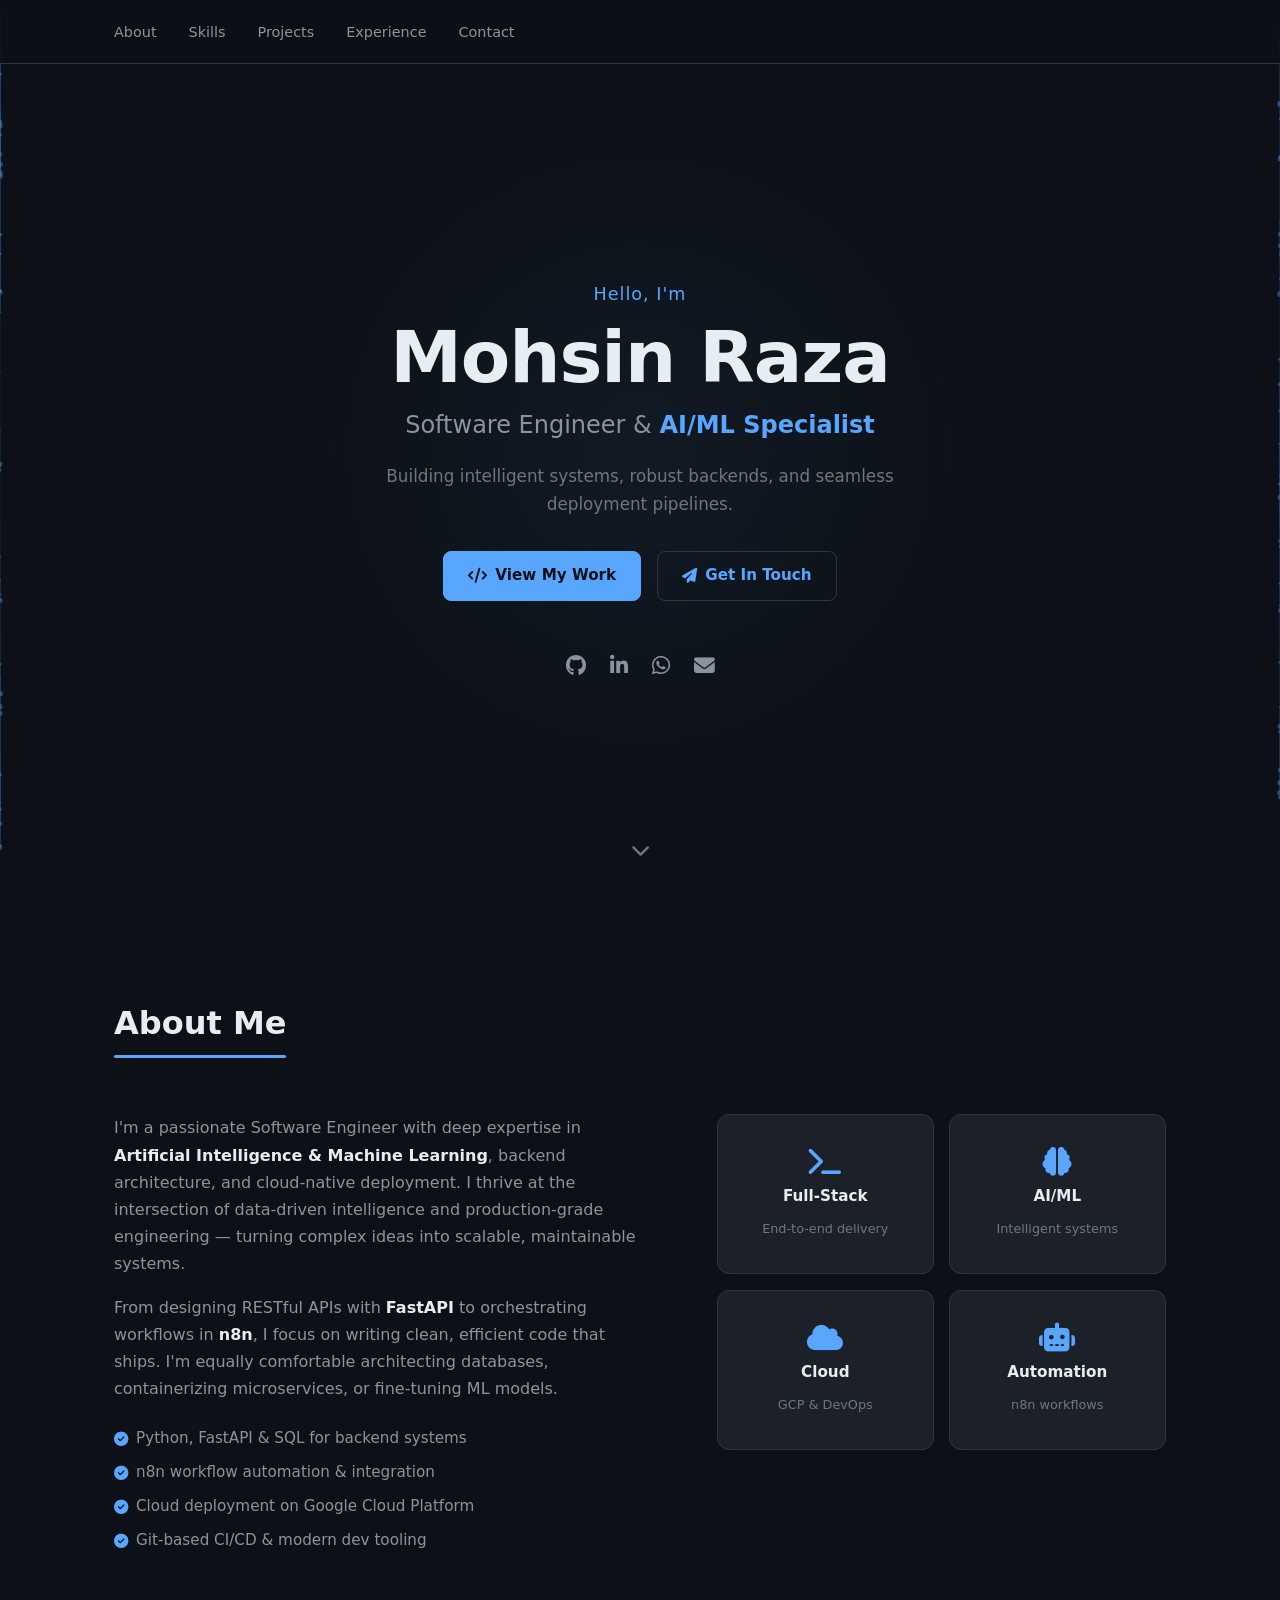
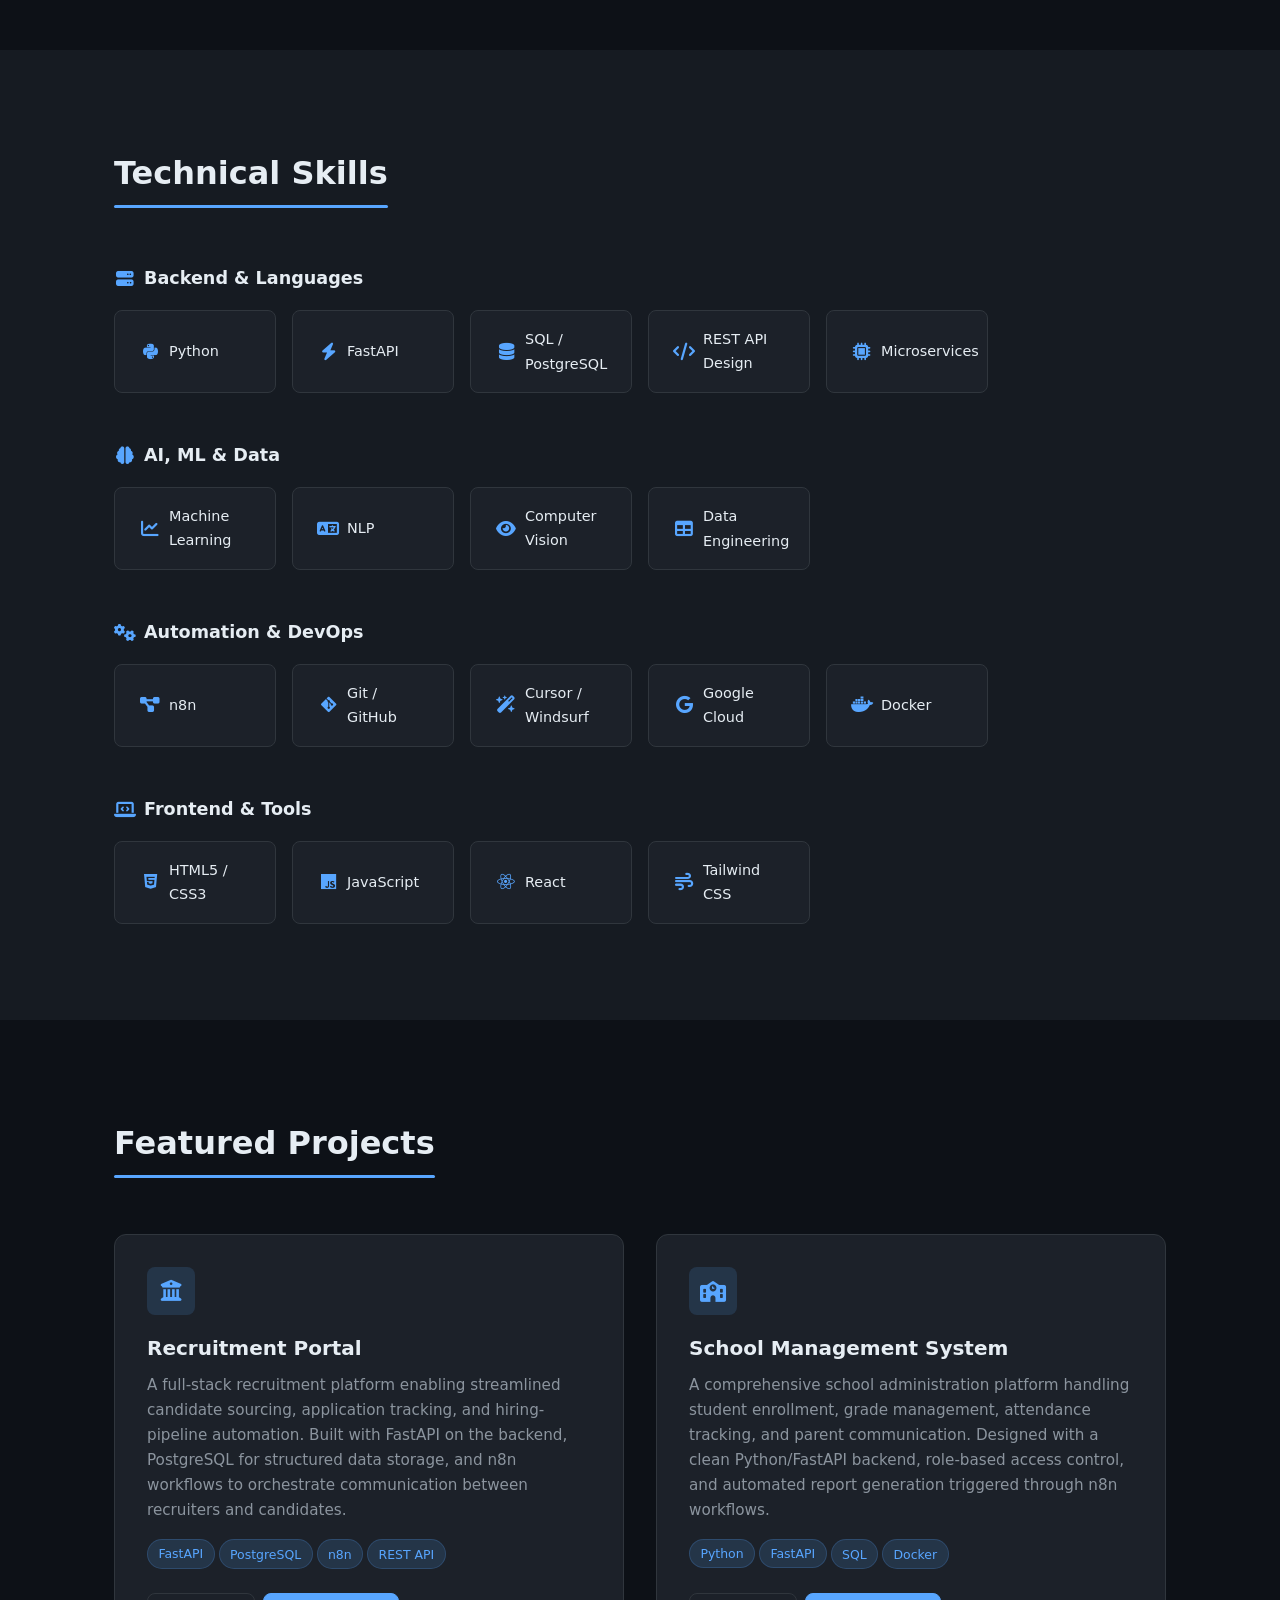
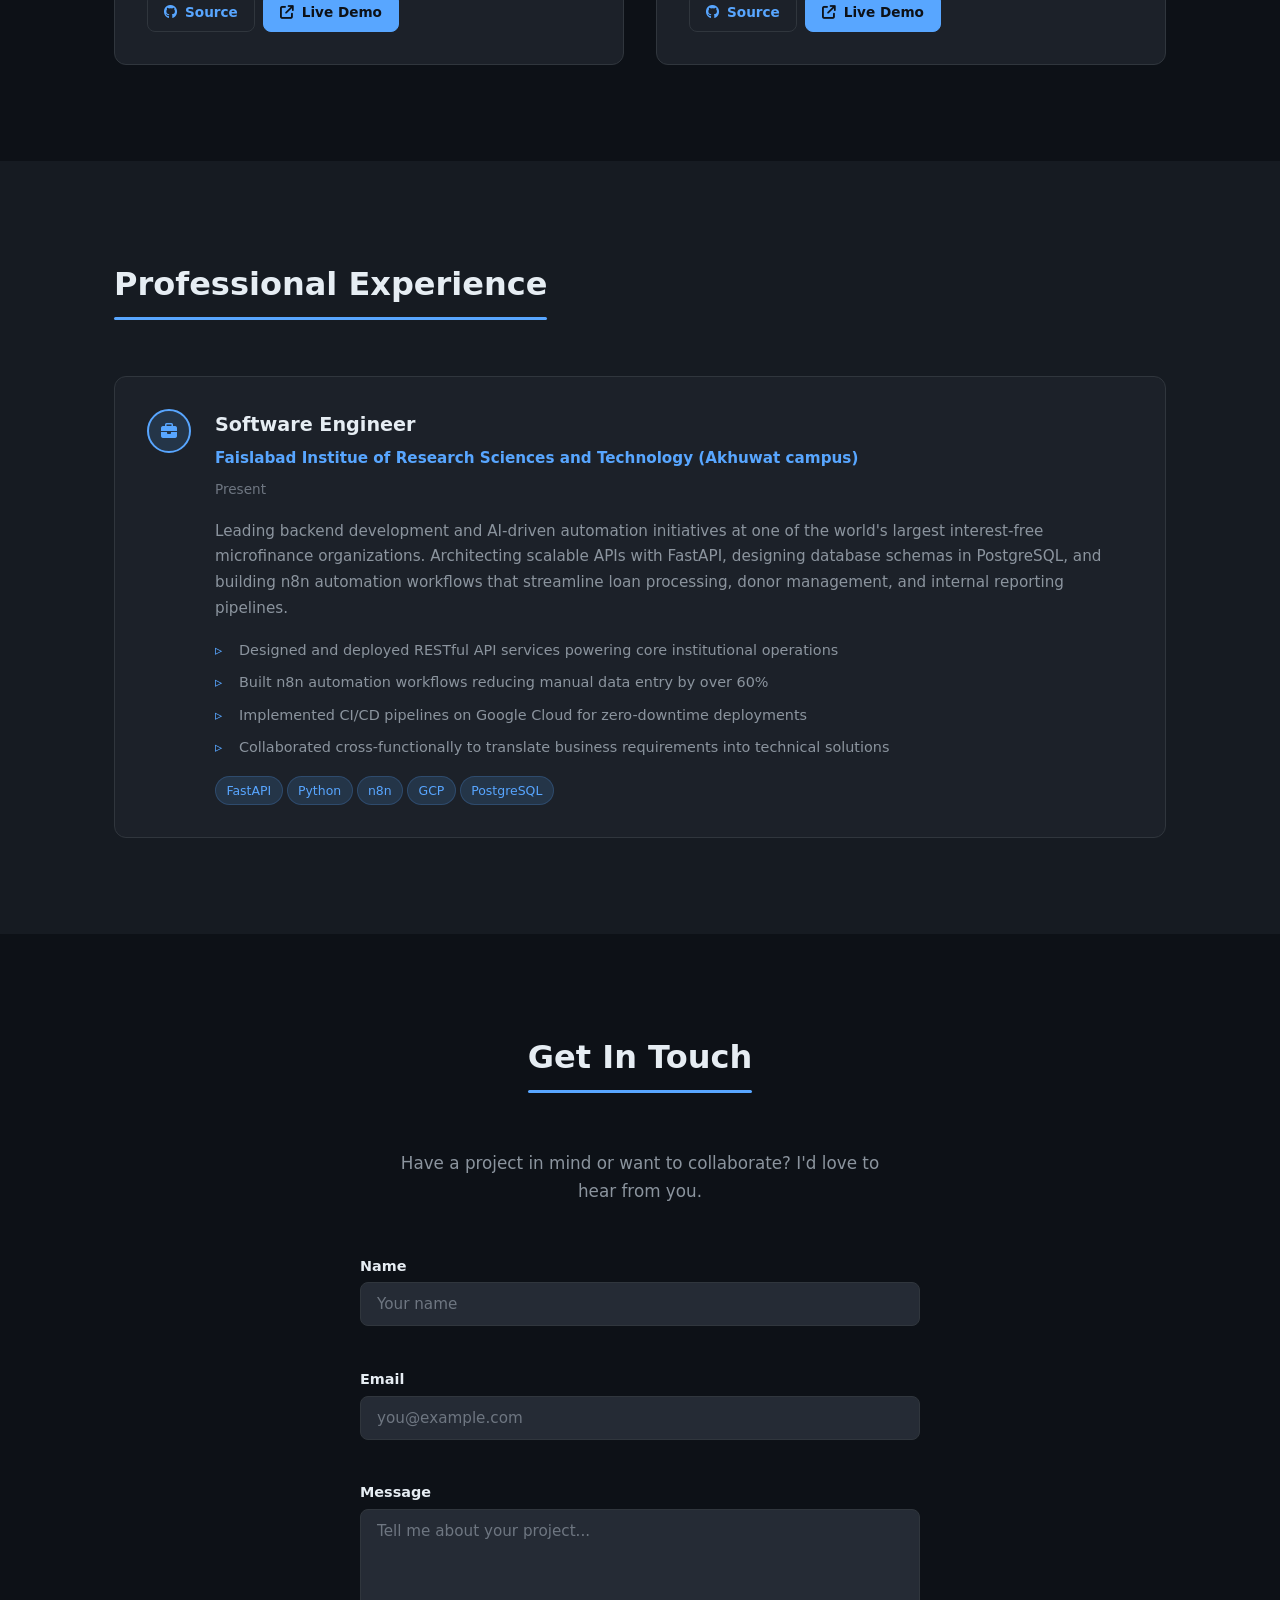
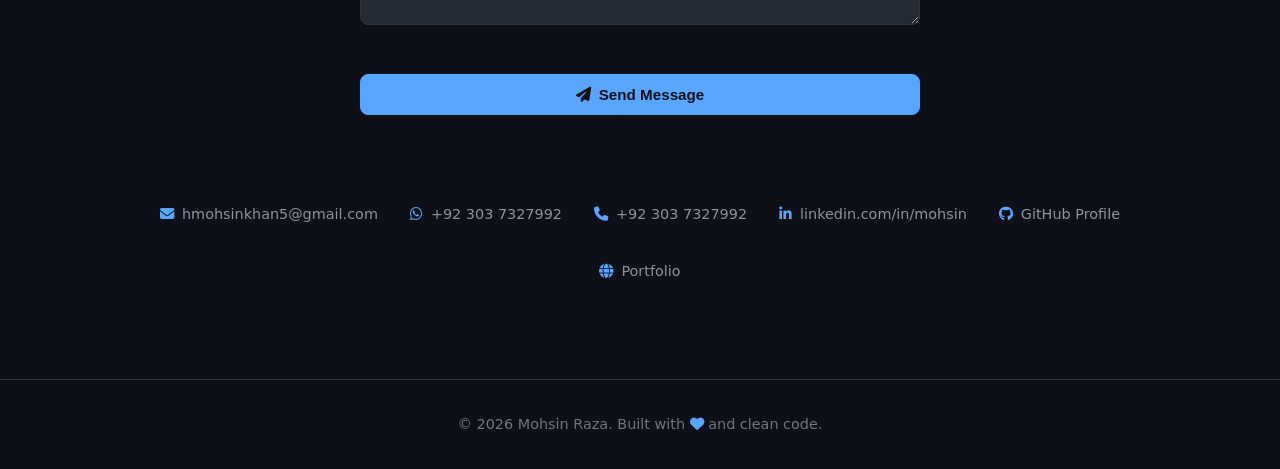
==== commit c288319c: "Initial portfolio" ====
--- a/index.html
+++ b/index.html
@@ -405,6 +405,9 @@
           <a href="https://github.com/MohsinRaza-dev1" target="_blank" rel="noopener noreferrer" class="contact-link">
             <i class="fa-brands fa-github"></i> GitHub Profile
           </a>
+          <a href="https://mohsinraza-peach.vercel.app/" target="_blank" rel="noopener noreferrer" class="contact-link">
+            <i class="fa-solid fa-globe"></i> Portfolio
+          </a>
         </div>
       </div>
     </section>
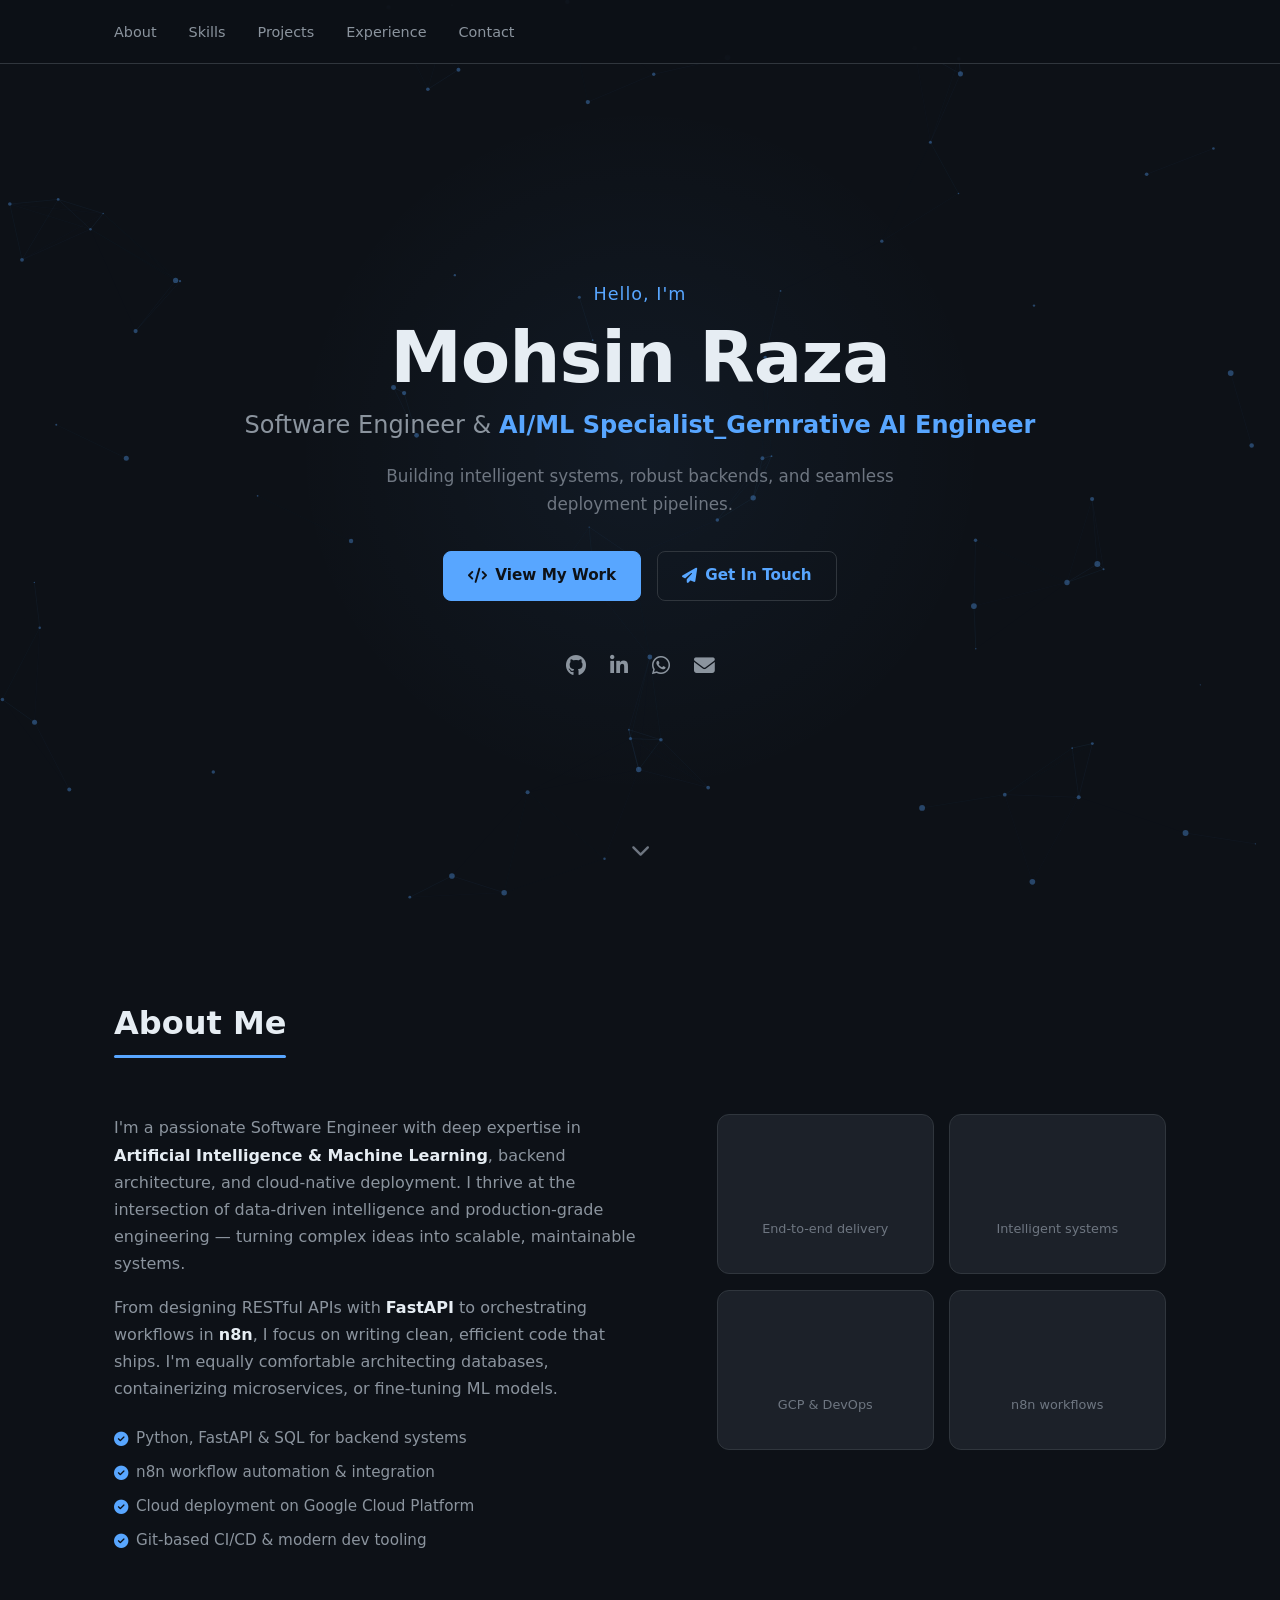
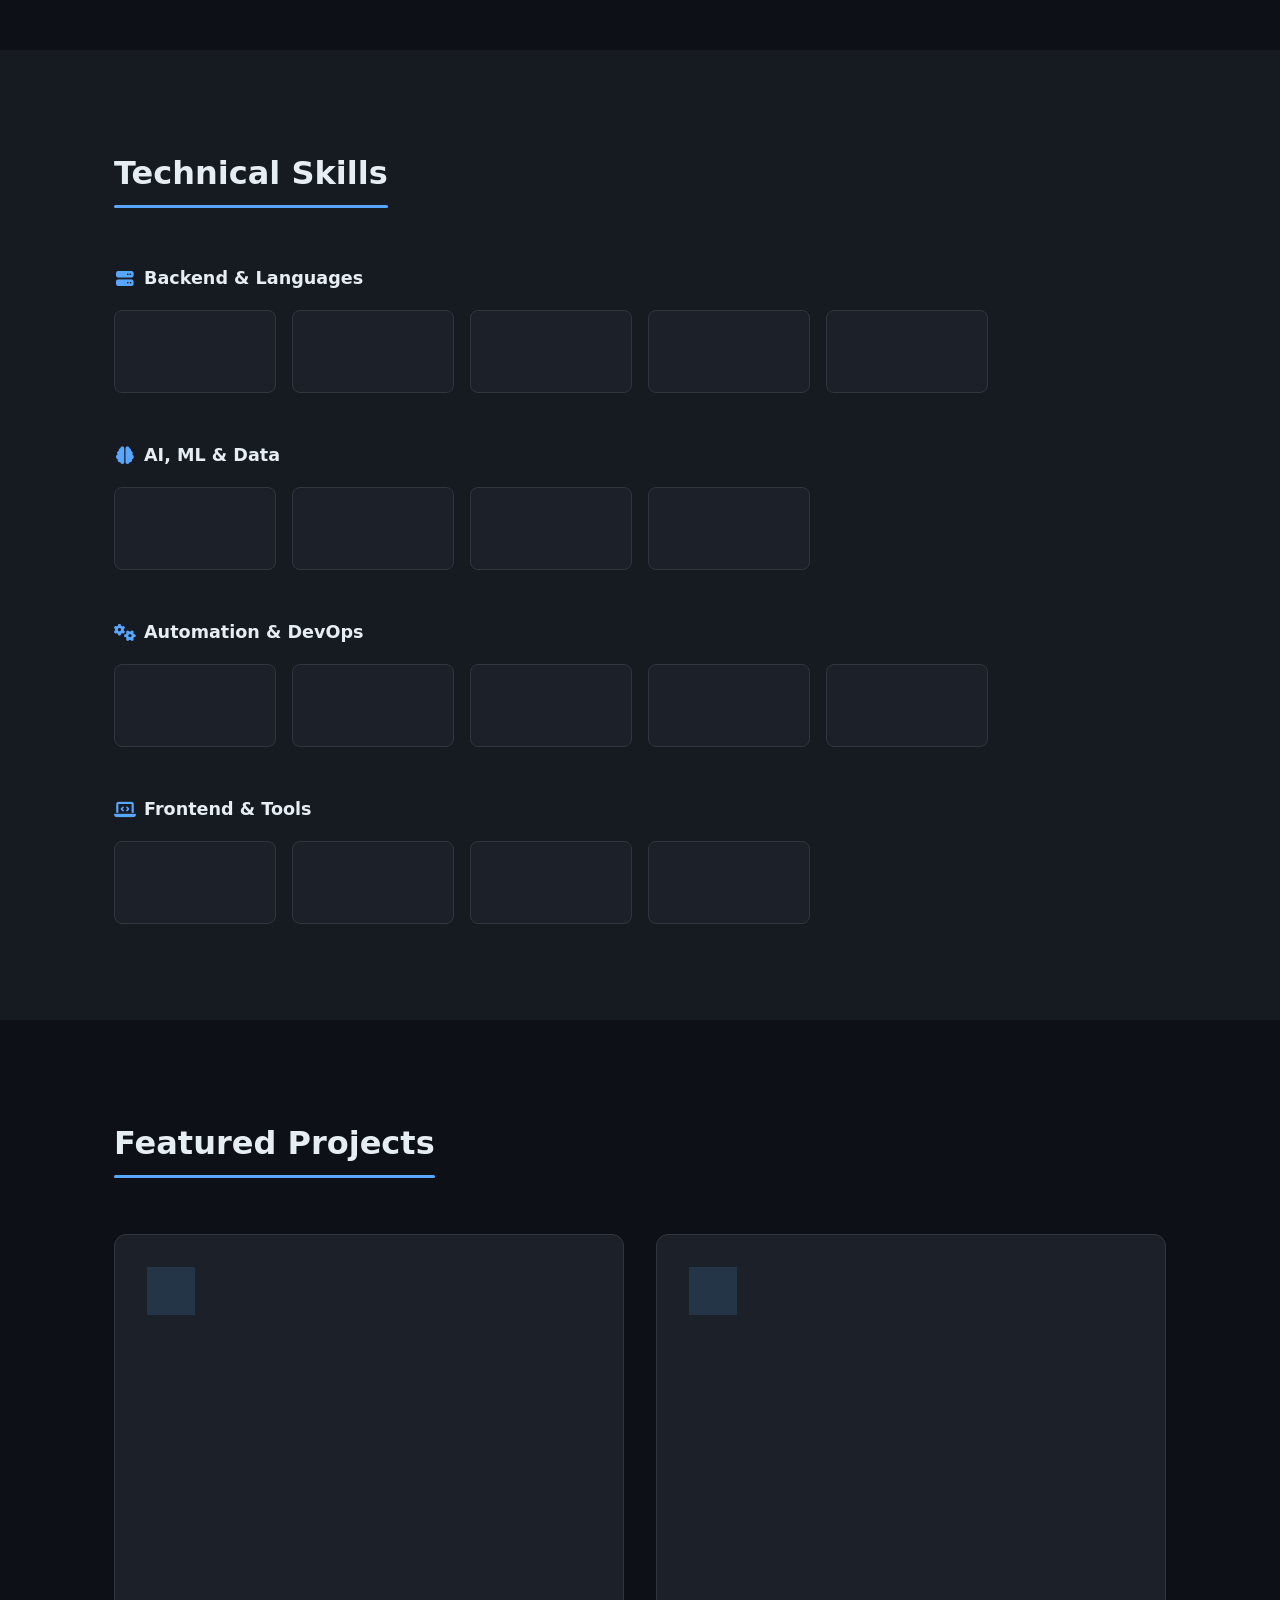
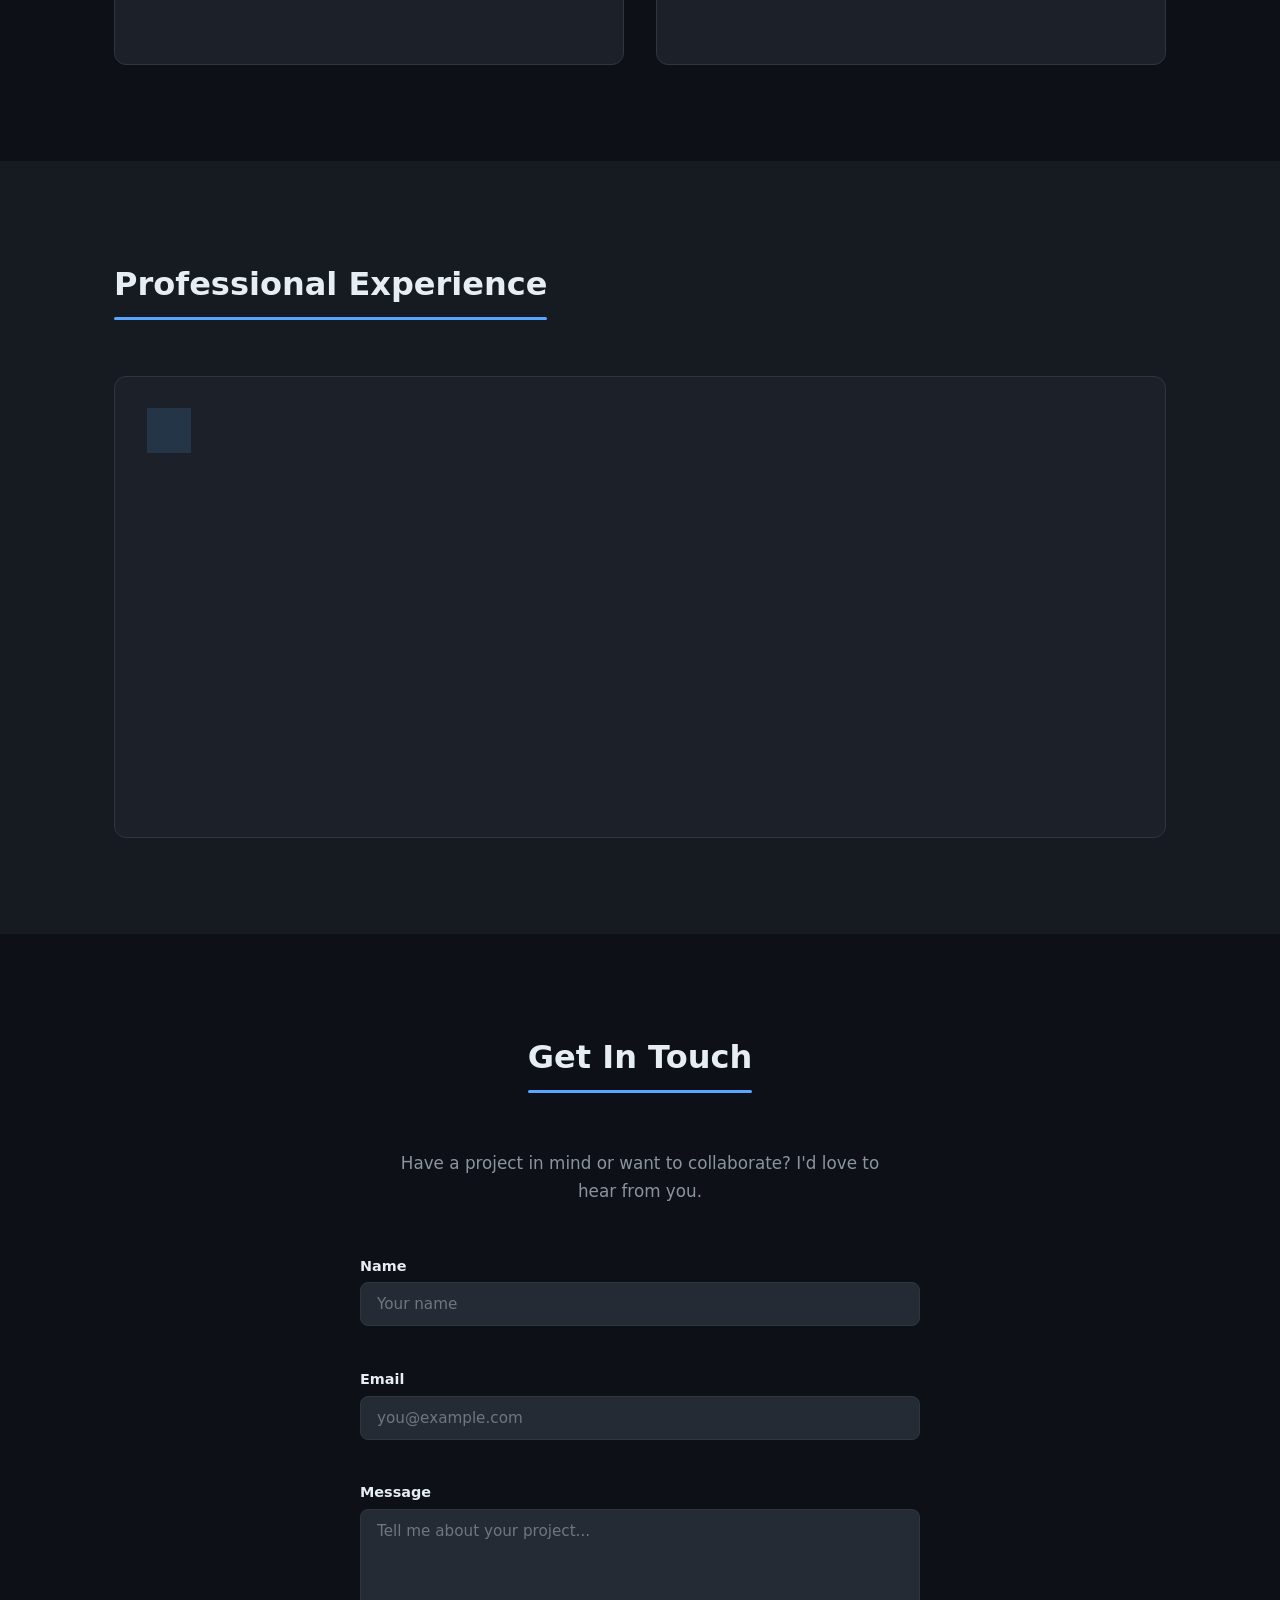
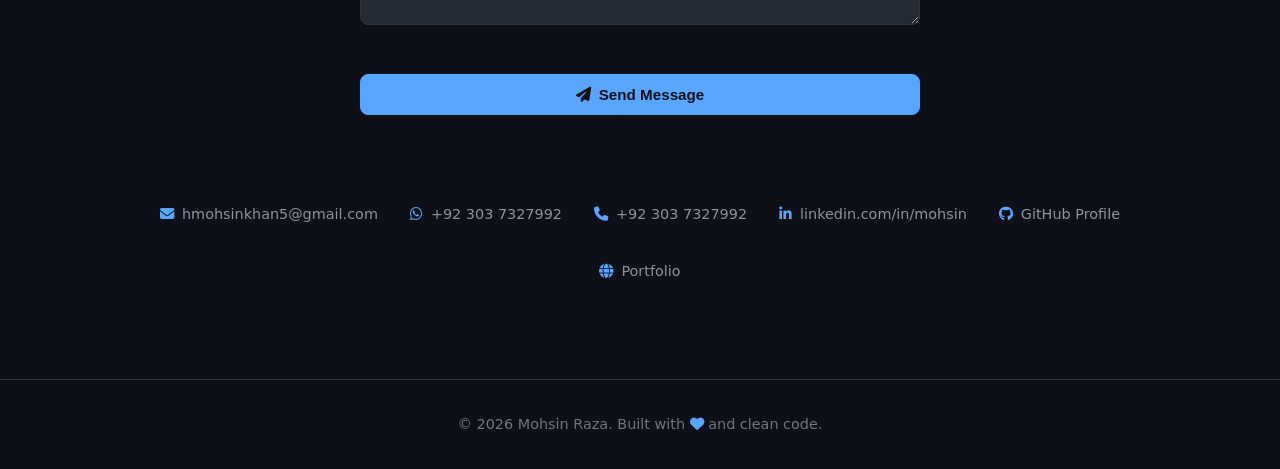
==== commit faff3717: "Initial portfolio" ====
--- a/index.html
+++ b/index.html
@@ -41,7 +41,7 @@
         <p class="hero-greeting">Hello, I'm</p>
         <h1 class="hero-name">Mohsin Raza</h1>
         <h2 class="hero-title">
-          Software Engineer &amp; <span class="accent">AI/ML Specialist</span>
+          Software Engineer &amp; <span class="accent">AI/ML Specialist_Gernrative AI Engineer</span>
         </h2>
         <p class="hero-tagline">
           Building intelligent systems, robust backends, and seamless deployment pipelines.
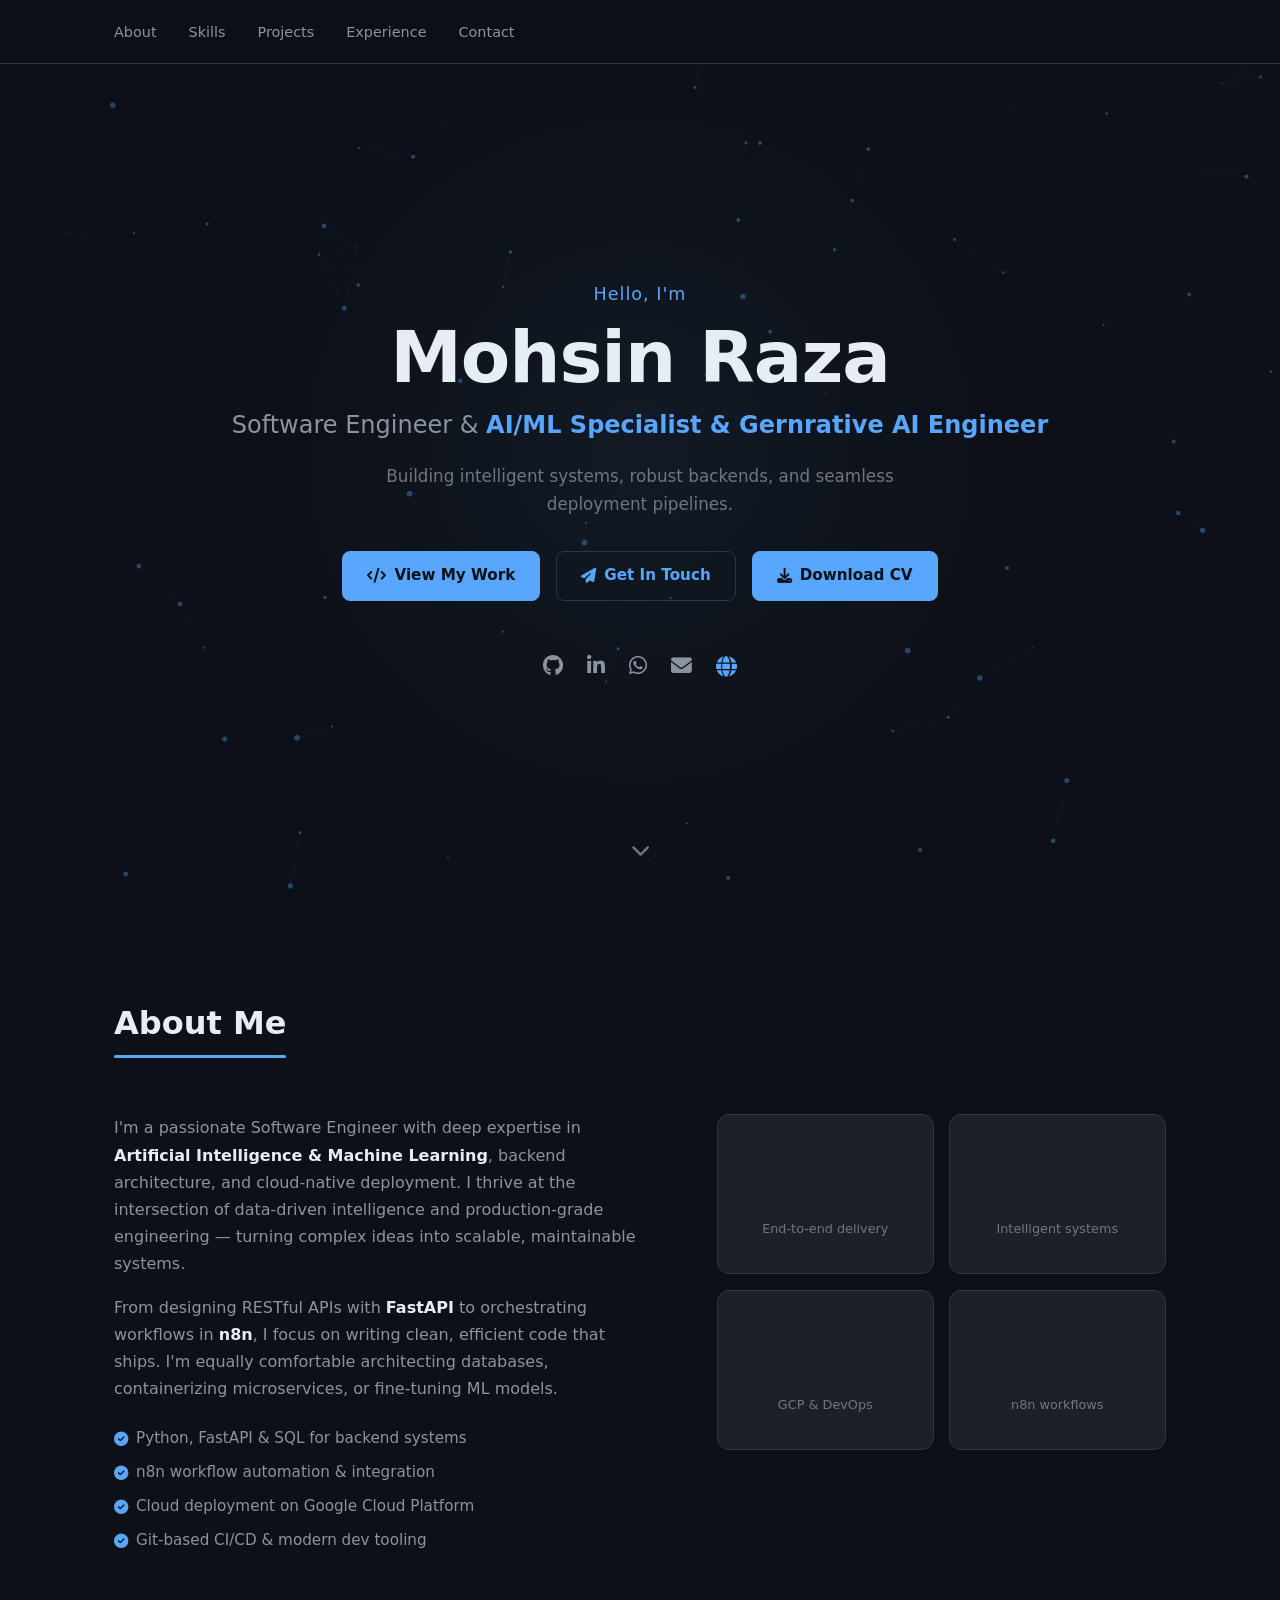
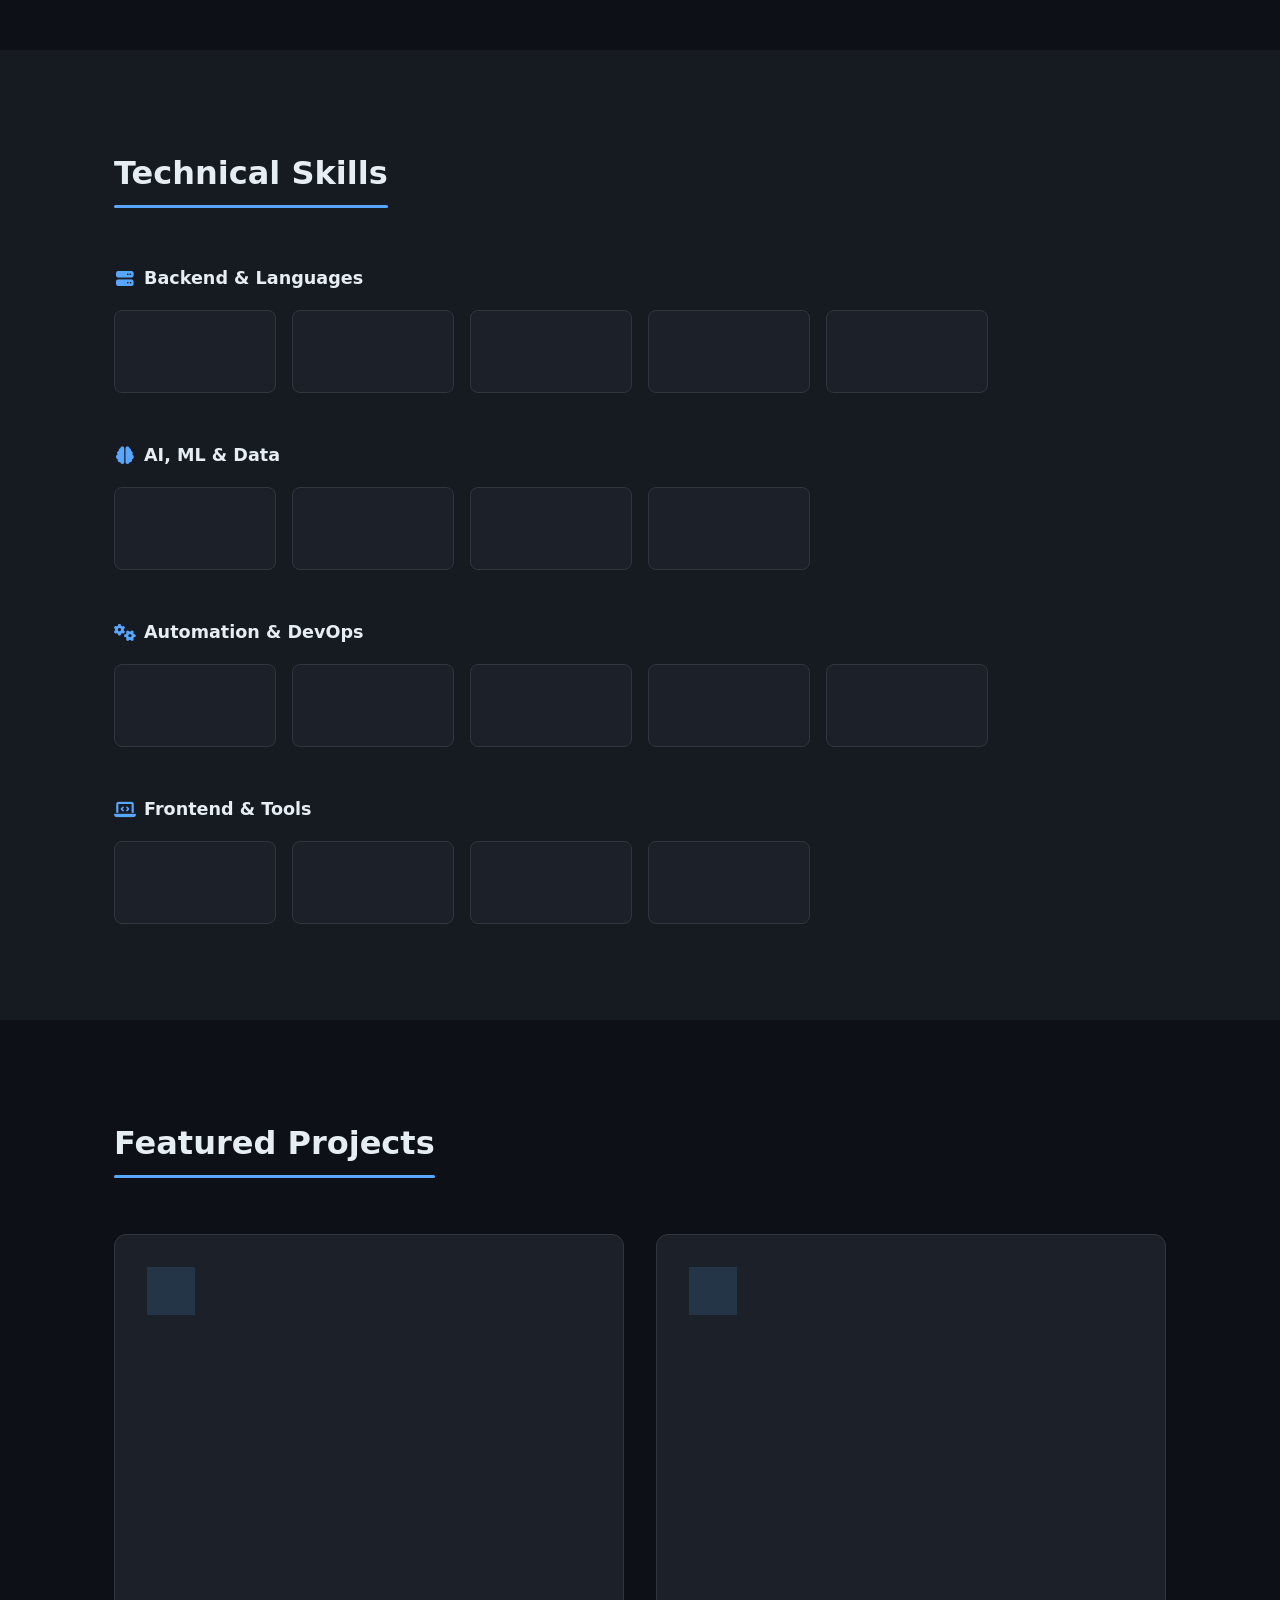
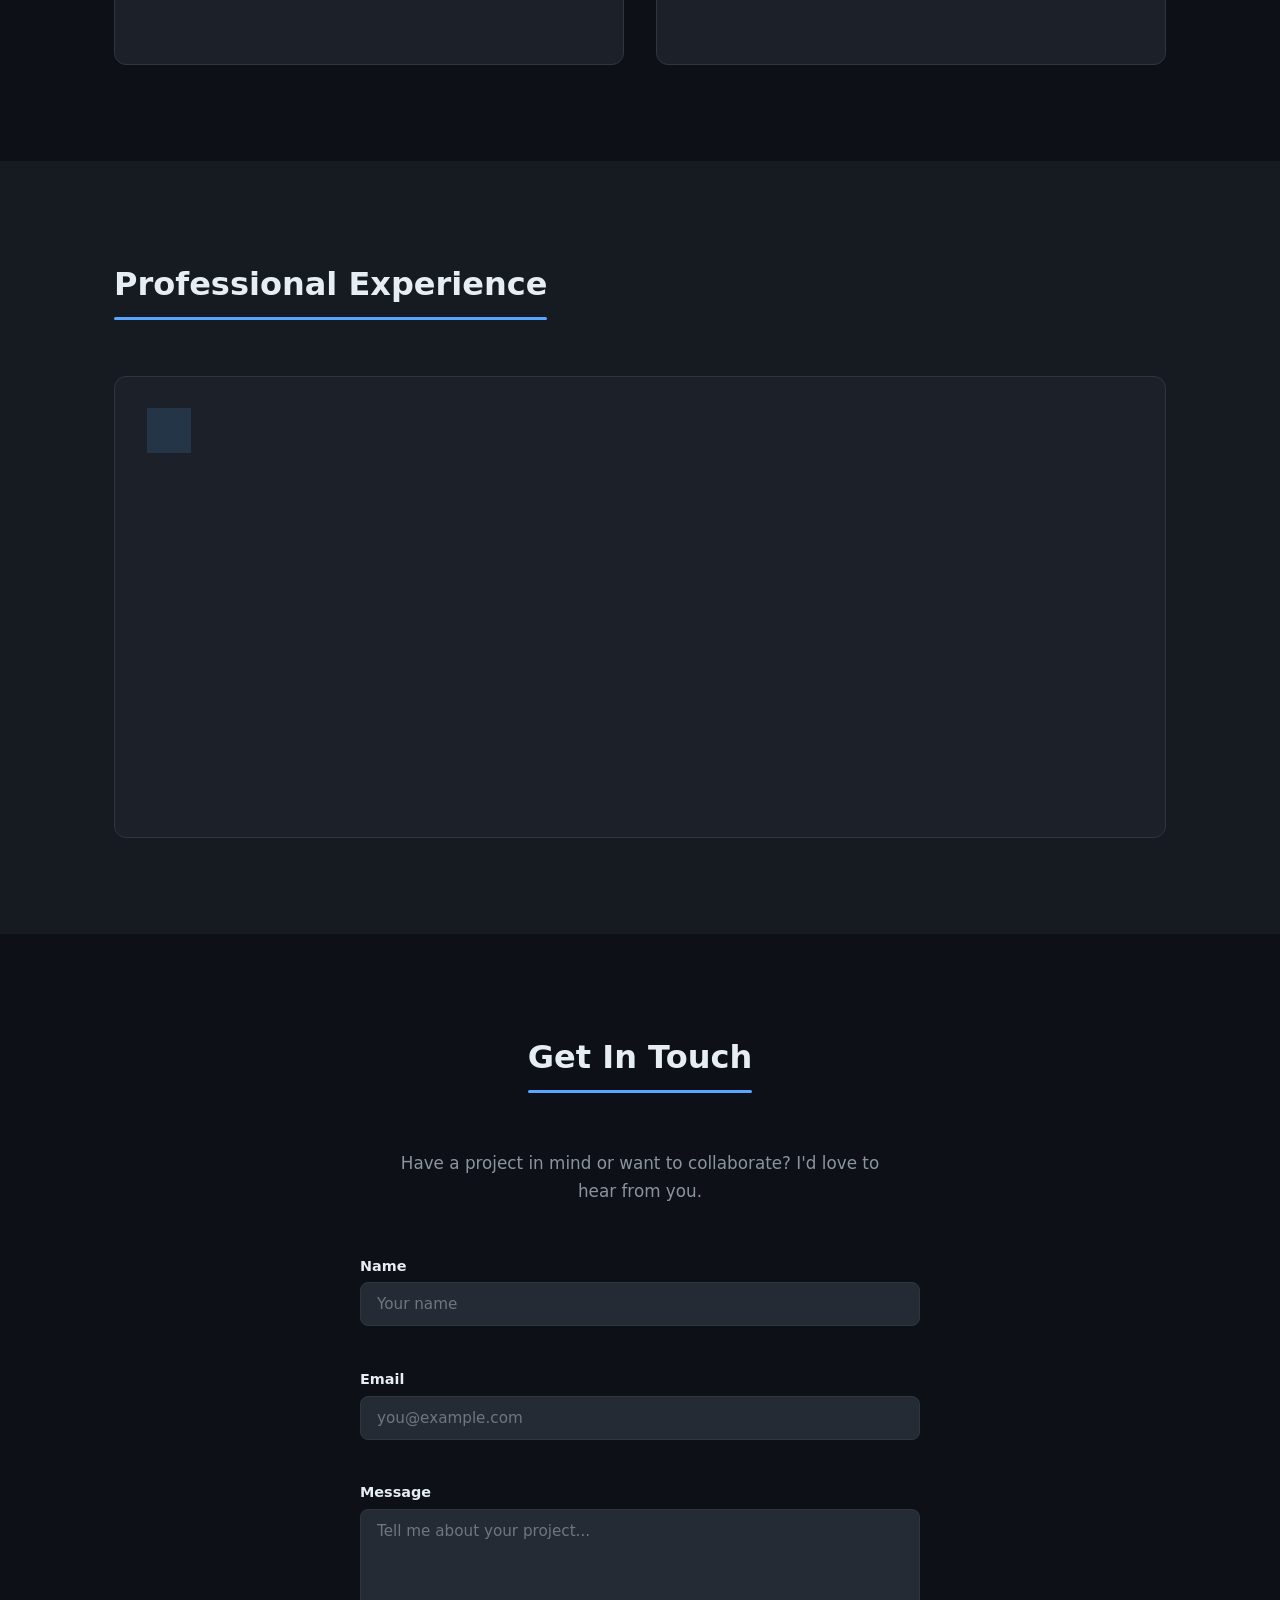
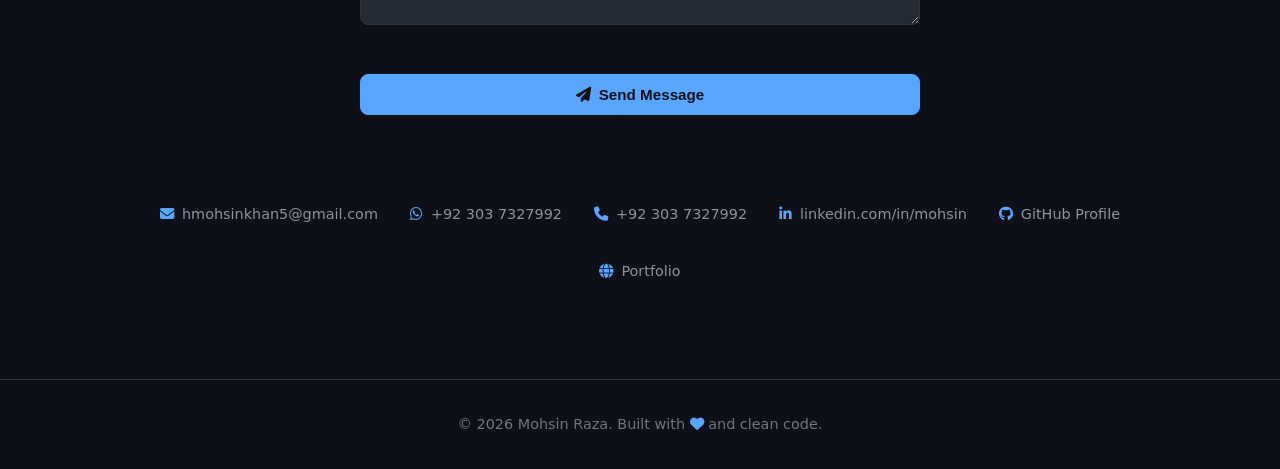
==== commit 13d84893: "Update index.html, add view-cv.html and CV PDF" ====
--- a/index.html
+++ b/index.html
@@ -41,7 +41,7 @@
         <p class="hero-greeting">Hello, I'm</p>
         <h1 class="hero-name">Mohsin Raza</h1>
         <h2 class="hero-title">
-          Software Engineer &amp; <span class="accent">AI/ML Specialist_Gernrative AI Engineer</span>
+          Software Engineer &amp; <span class="accent">AI/ML Specialist & Gernrative AI Engineer</span>
         </h2>
         <p class="hero-tagline">
           Building intelligent systems, robust backends, and seamless deployment pipelines.
@@ -53,6 +53,11 @@
           <a href="#contact" class="btn btn-outline">
             <i class="fa-solid fa-paper-plane"></i> Get In Touch
           </a>
+          
+          </a>
+          <a href="cv/mohsin-raza-cv.pdf" class="btn btn-primary" download>
+            <i class="fa-solid fa-download"></i> Download CV
+          </a>
         </div>
         <div class="hero-socials">
           <a href="https://github.com/MohsinRaza-dev1" target="_blank" rel="noopener noreferrer" aria-label="GitHub Profile">
@@ -66,6 +71,10 @@
           </a>
           <a href="#contact" aria-label="Go to Contact section">
             <i class="fa-solid fa-envelope"></i>
+          </a>
+            </a>
+          <a href="https://mohsinraza-peach.vercel.app/" target="_blank" rel="noopener noreferrer" class="contact-link">
+            <i class="fa-solid fa-globe"></i>
           </a>
         </div>
       </div>
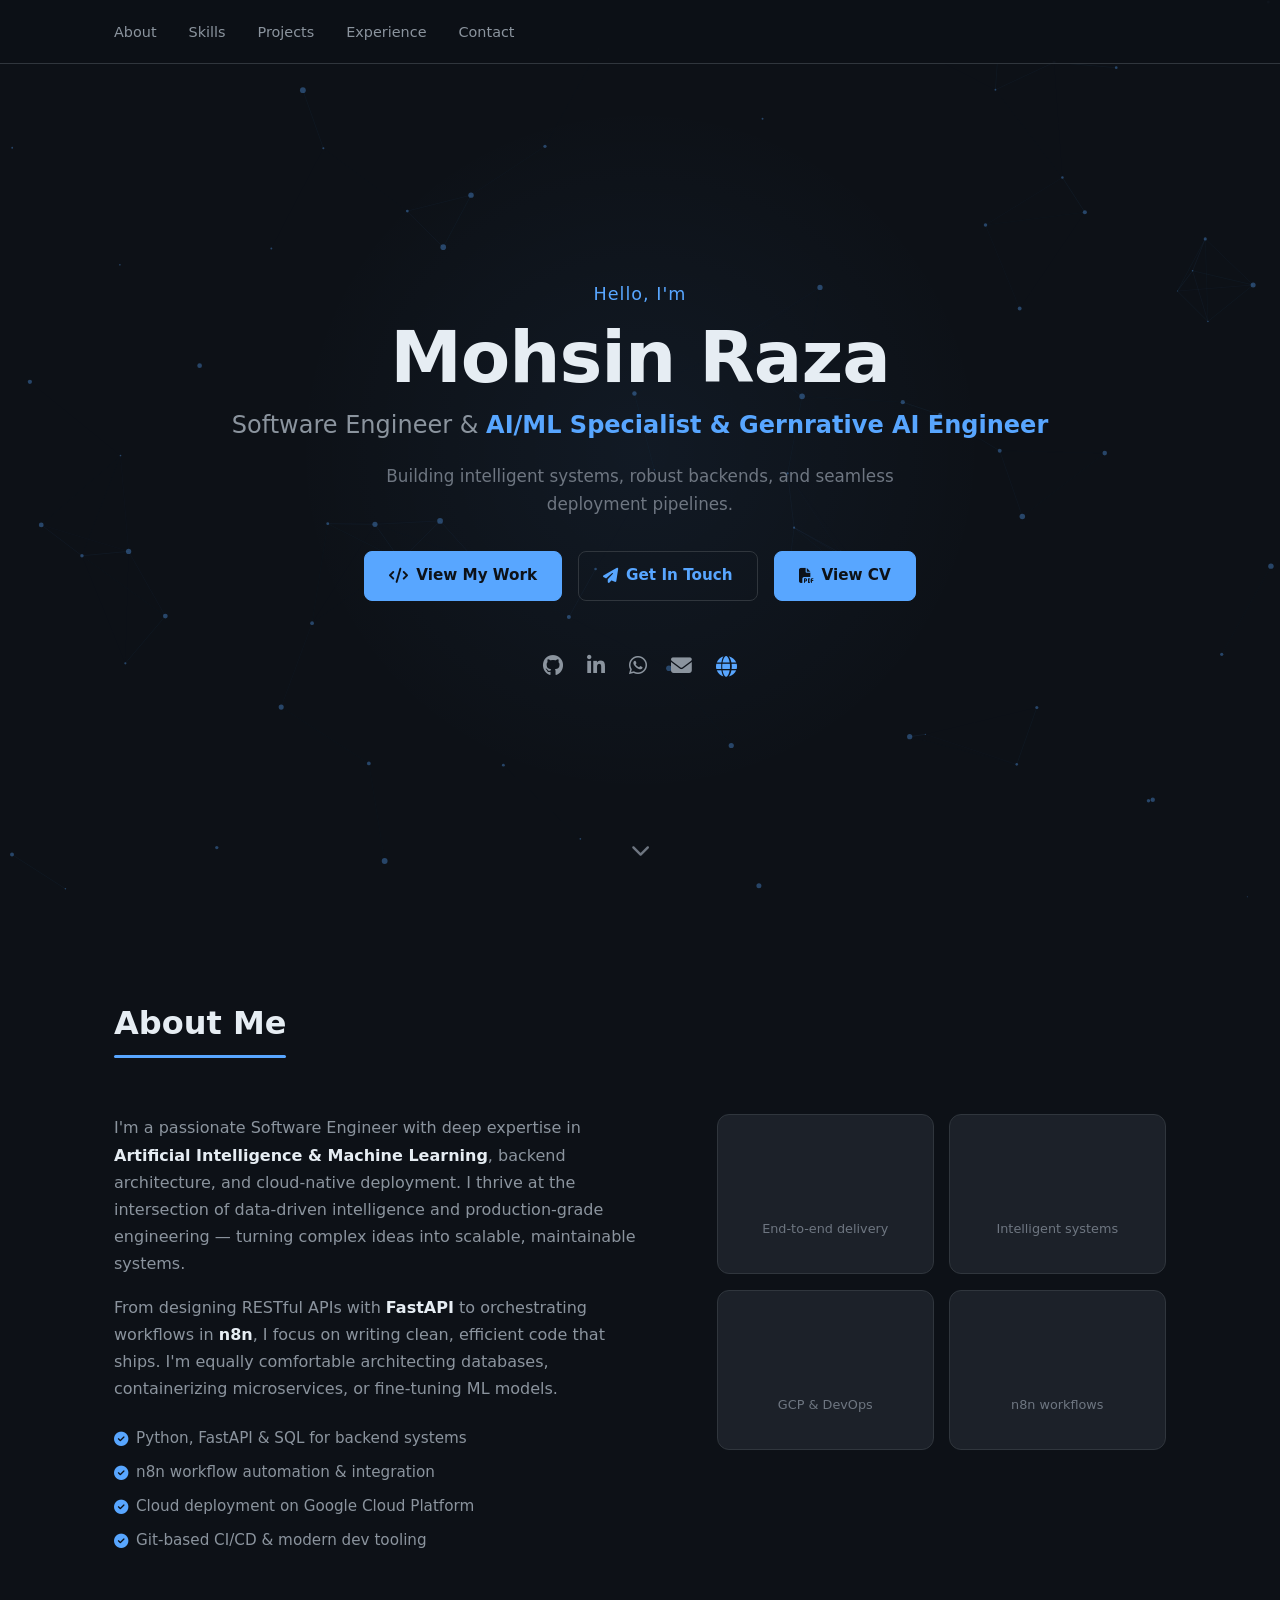
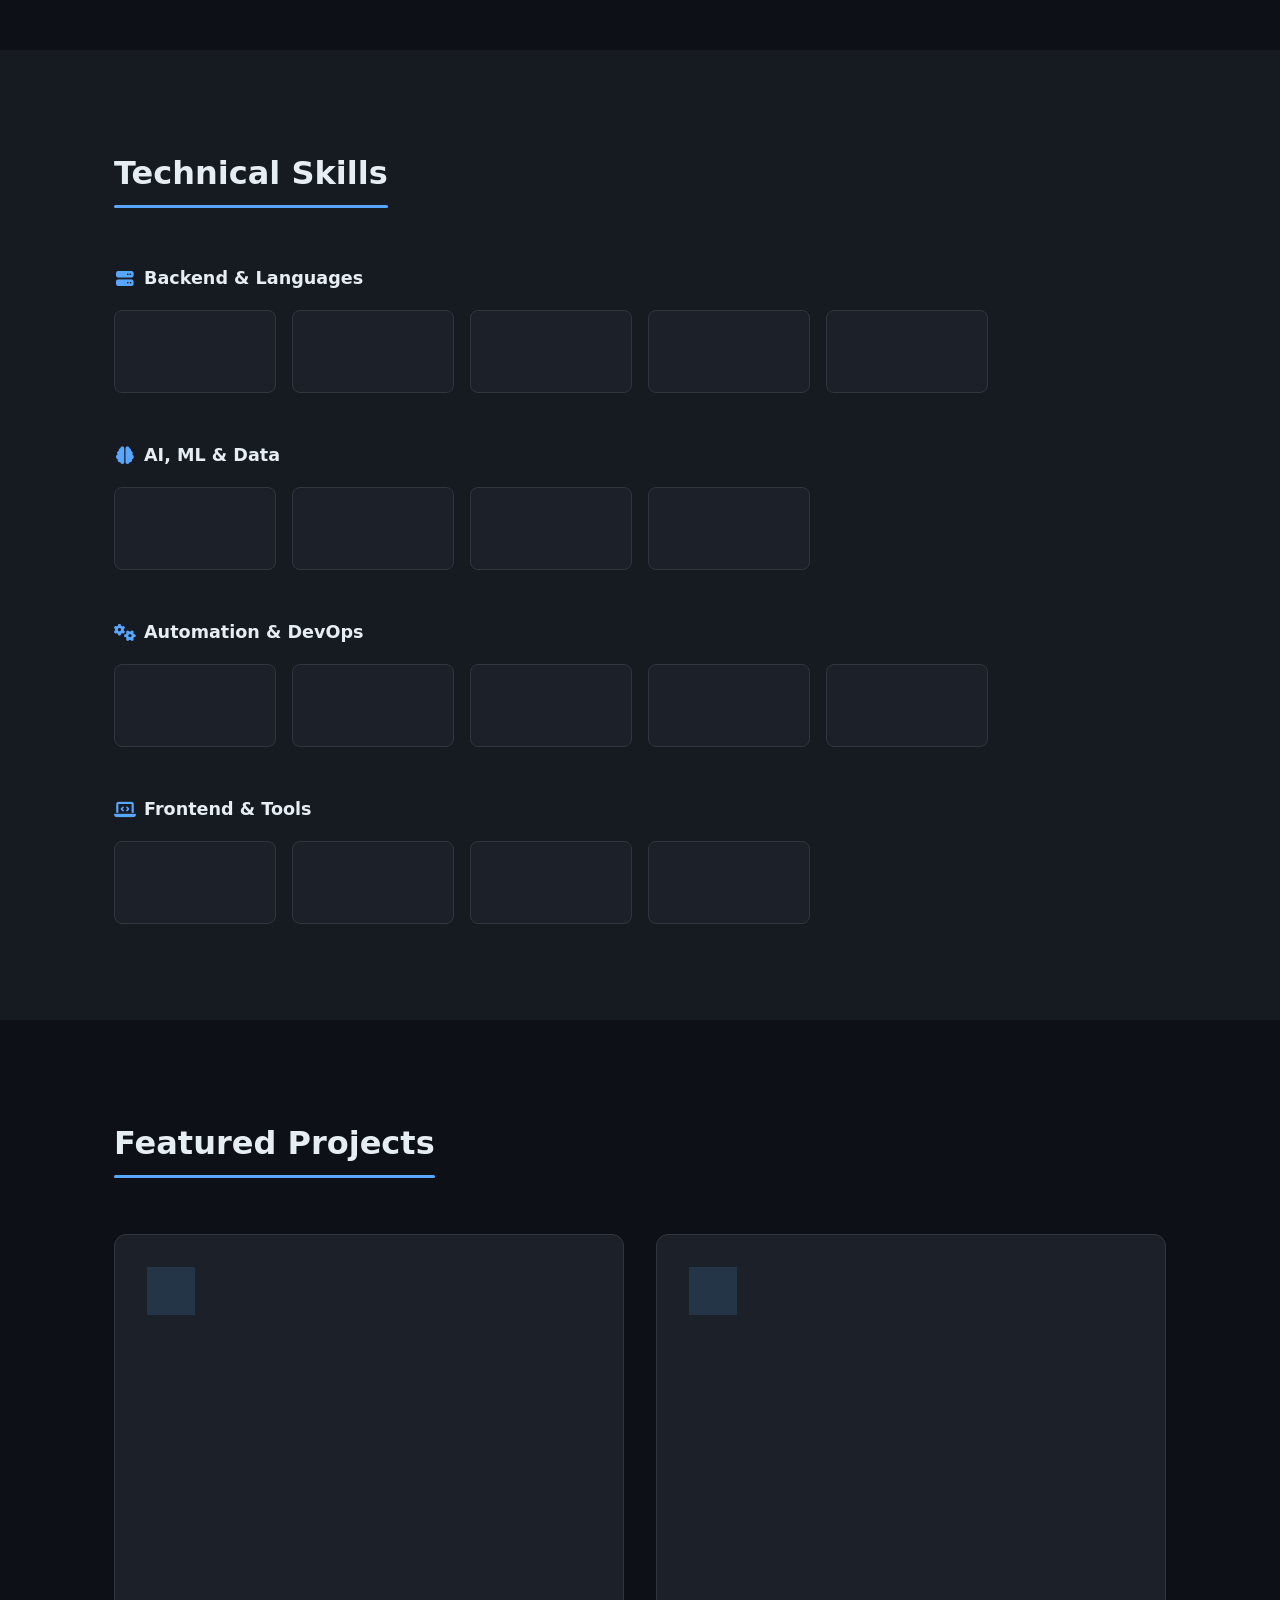
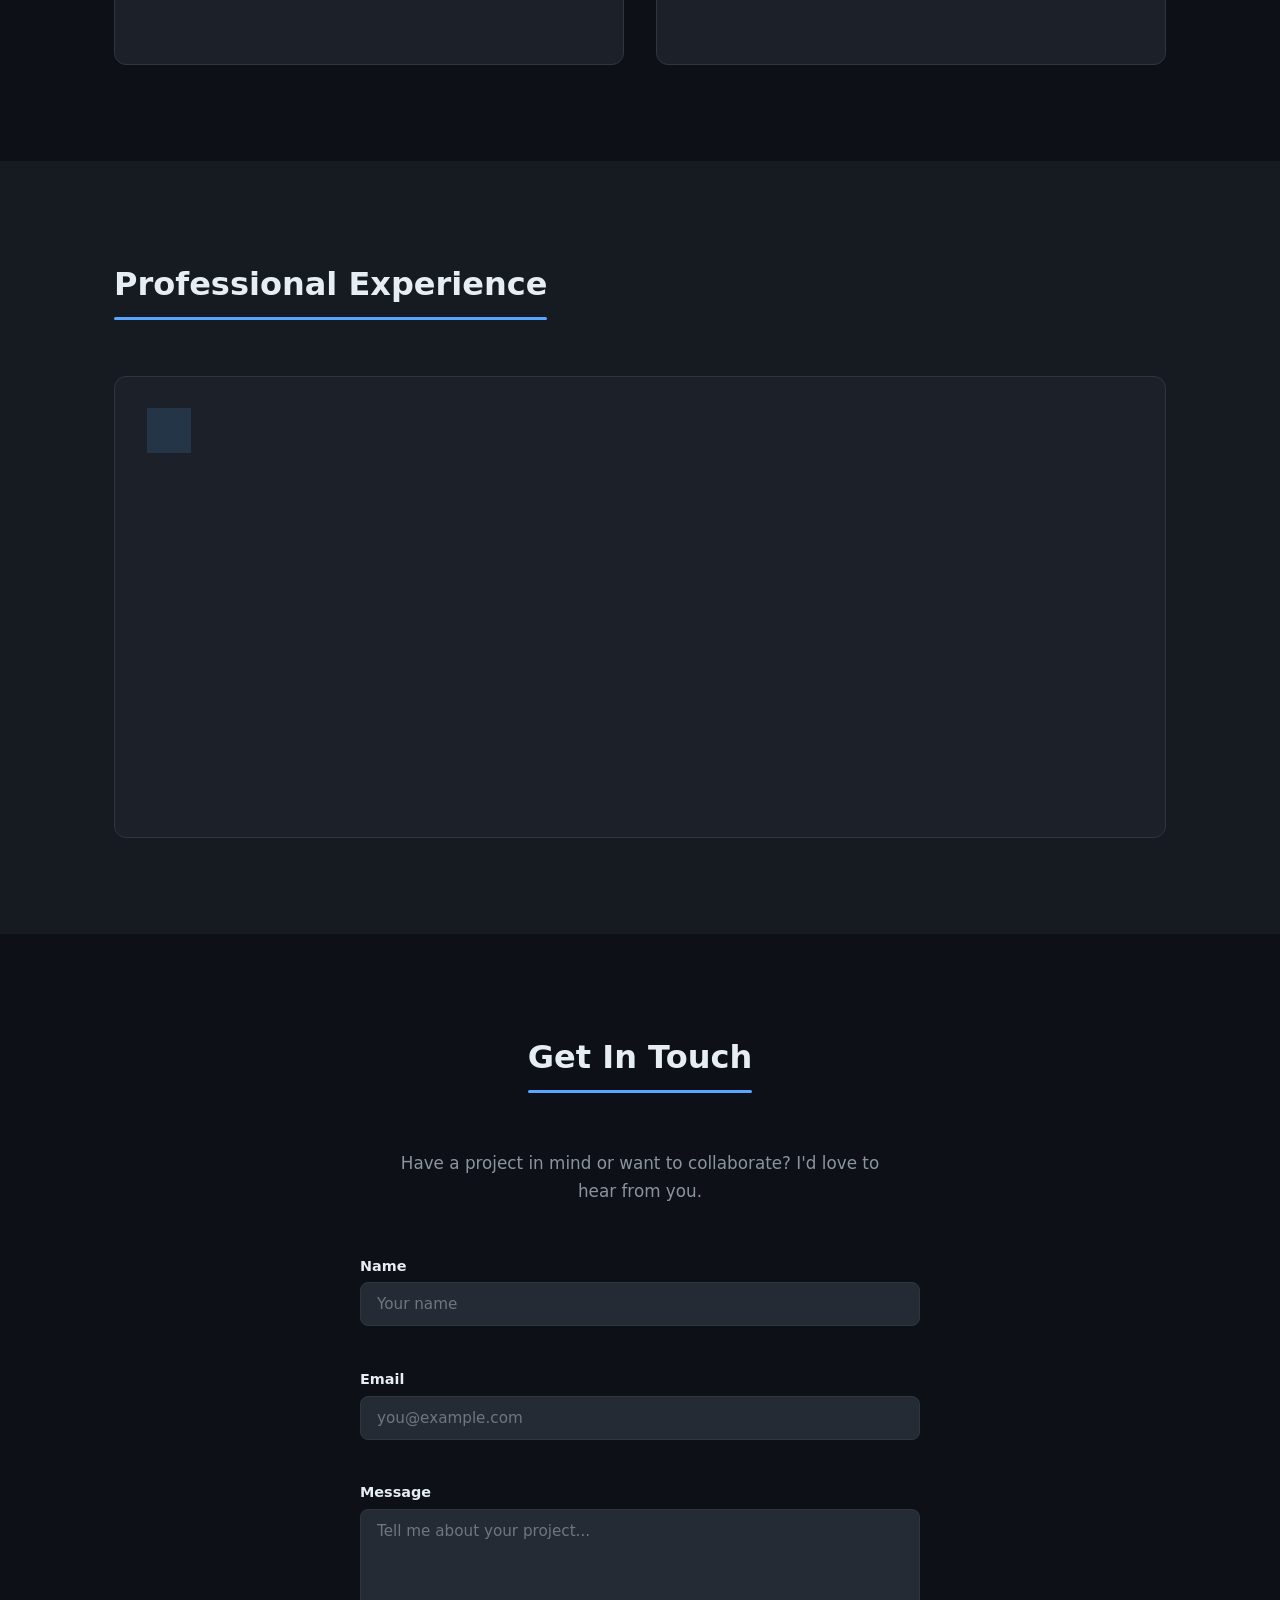
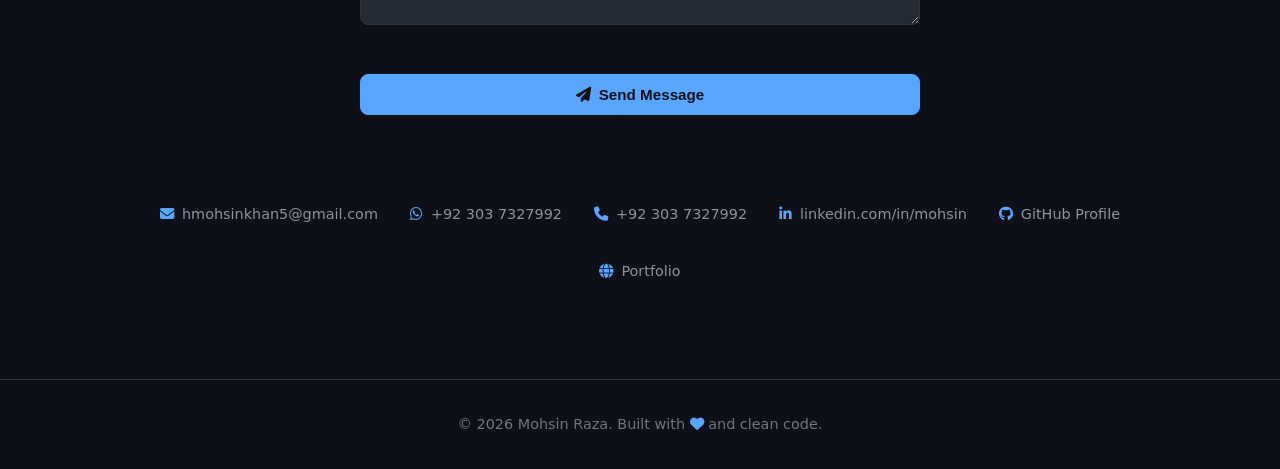
==== commit f9678e64: "Fix CV download link, add image preview, add View CV button Renamed CV file from cvmohsin-raza-cv.pd" ====
--- a/index.html
+++ b/index.html
@@ -55,8 +55,8 @@
           </a>
           
           </a>
-          <a href="cv/mohsin-raza-cv.pdf" class="btn btn-primary" download>
-            <i class="fa-solid fa-download"></i> Download CV
+          <a href="view-cv.html" class="btn btn-primary">
+            <i class="fa-solid fa-file-pdf"></i> View CV
           </a>
         </div>
         <div class="hero-socials">
